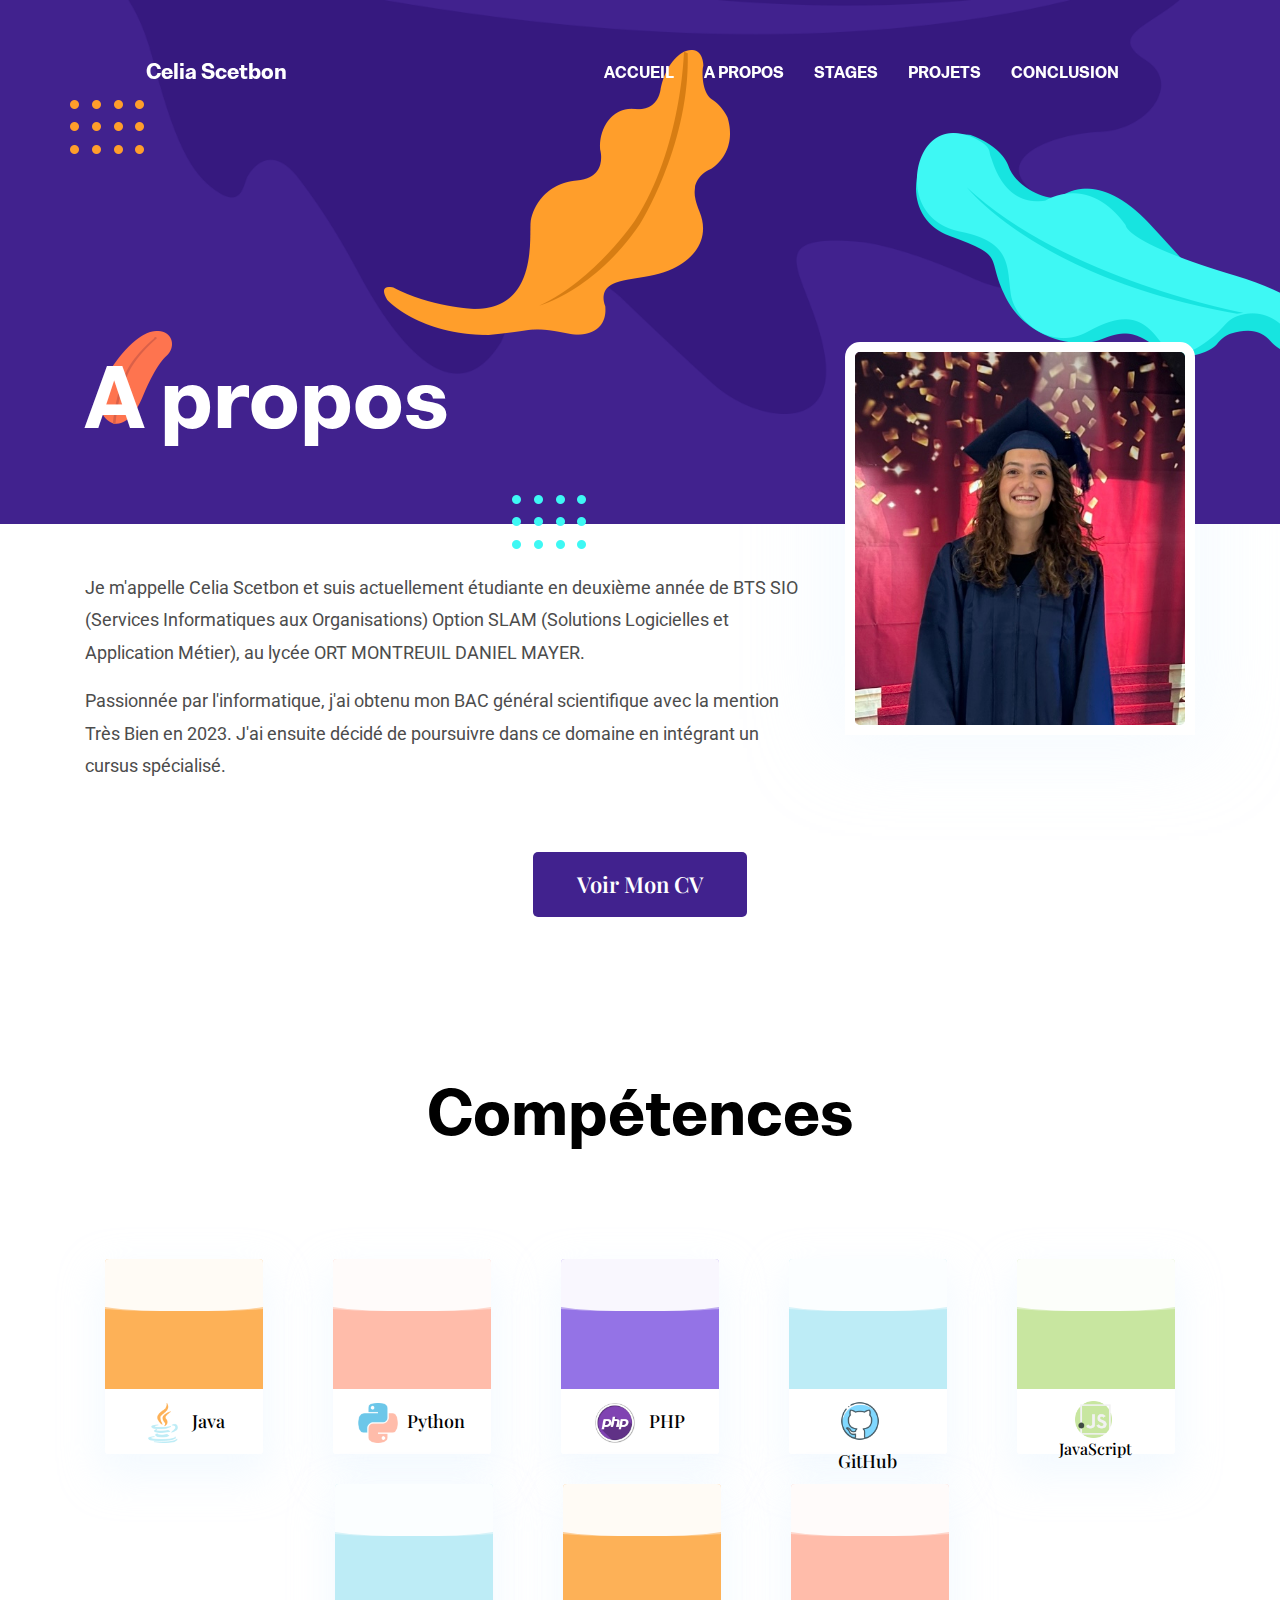
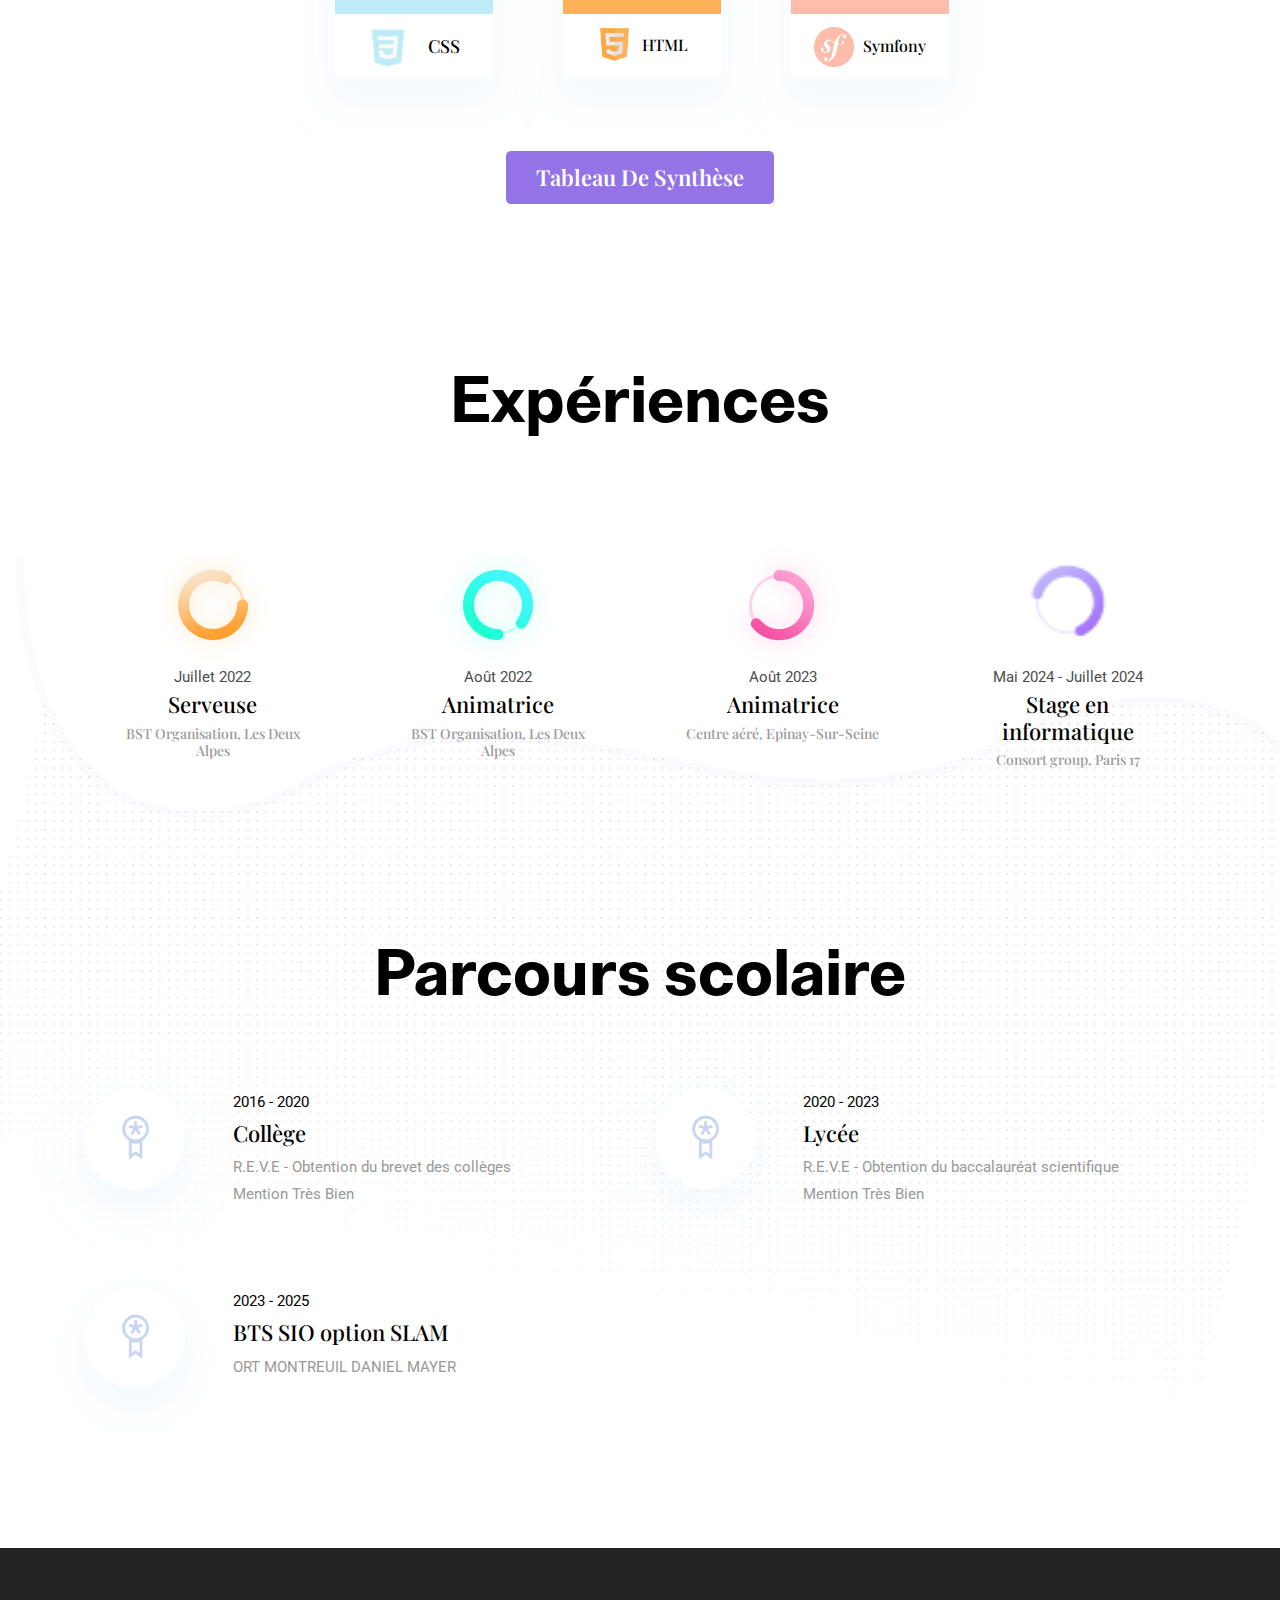
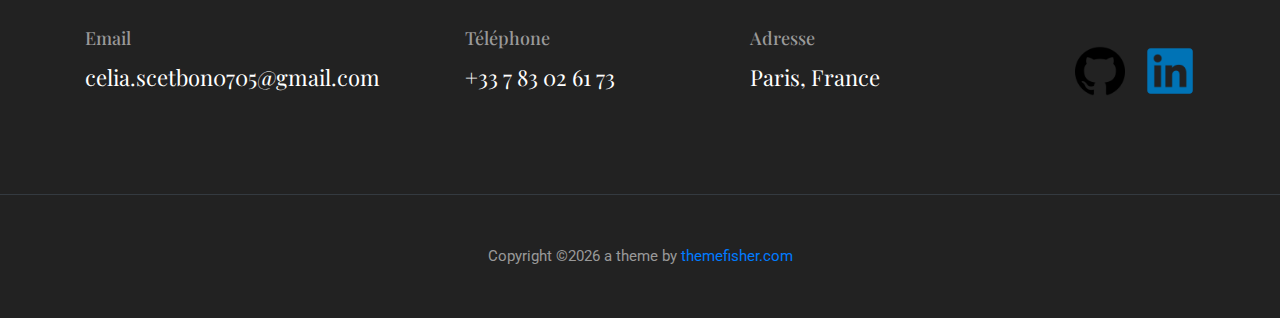
==== about.html @ ce63bb89 "tableau de synthese" ====
<!DOCTYPE html>
<html lang="zxx">

<head>
  <meta charset="utf-8">
  <title>Portfolio Template</title>

  <!-- mobile responsive meta -->
  <meta name="viewport" content="width=device-width, initial-scale=1">
  <meta name="viewport" content="width=device-width, initial-scale=1, maximum-scale=1">
  
  <!-- ** Plugins Needed for the Project ** -->
  <!-- Bootstrap -->
  <link rel="stylesheet" href="plugins/bootstrap/bootstrap.min.css">
  <!-- slick slider -->
  <link rel="stylesheet" href="plugins/slick/slick.css">
  <!-- themefy-icon -->
  <link rel="stylesheet" href="plugins/themify-icons/themify-icons.css">

  <!-- Main Stylesheet -->
  <link href="css/style.css" rel="stylesheet">
  
  <!--Favicon-->
  <link rel="shortcut icon" href="images/favicon.ico" type="image/x-icon">
  <link rel="icon" href="images/favicon.ico" type="image/x-icon">

</head>

<body>
  

<header class="navigation fixed-top">
  <nav class="navbar navbar-expand-lg navbar-dark">
    <a class="navbar-brand font-tertiary" href="index.html">Celia Scetbon</a>
    <button class="navbar-toggler" type="button" data-toggle="collapse" data-target="#navigation"
      aria-controls="navigation" aria-expanded="false" aria-label="Toggle navigation">
      <span class="navbar-toggler-icon"></span>
    </button>

    <div class="collapse navbar-collapse text-center" id="navigation">
      <ul class="navbar-nav ml-auto">
        <li class="nav-item active">
          <a class="nav-link" href="index.html">Accueil</a>
        </li>
        <li class="nav-item">
          <a class="nav-link" href="about.html">A propos</a>
        </li>
        <li class="nav-item">
          <a class="nav-link" href="stage.html">Stages</a>
        </li>
        <li class="nav-item">
          <a class="nav-link" href="projets.html">Projets</a>
        </li>
        <li class="nav-item">
          <a class="nav-link" href="conclusion.html">Conclusion</a>
        </li>
      </ul>
    </div>
  </nav>
</header>

<!-- page title -->
<section class="page-title-alt bg-primary position-relative">
  <div class="container">
    <div class="row">
      <div class="col-12">
        <h1 class="text-white font-tertiary">A propos</h1>
      </div>
    </div>
  </div>
  <!-- background shapes -->
  <img src="images/illustrations/leaf-bg-top.png" alt="illustrations" class="bg-shape-1 w-100">
  <img src="images/illustrations/dots-group-sm.png" alt="illustrations" class="bg-shape-2">
  <img src="images/illustrations/leaf-yellow.png" alt="illustrations" class="bg-shape-3">
  <img src="images/illustrations/leaf-orange.png" alt="illustrations" class="bg-shape-4">
  <img src="images/illustrations/dots-group-cyan.png" alt="illustrations" class="bg-shape-5">
  <img src="images/illustrations/leaf-cyan-lg.png" alt="illustrations" class="bg-shape-6">
</section>
<!-- /page title -->

<!-- about -->
<section class="section pt-5">
  <div class="container">
    <div class="row">
      <div class="col-md-8">
        <p style="font-size: larger">Je m'appelle Celia Scetbon et suis actuellement étudiante en deuxième année de BTS SIO (Services Informatiques aux Organisations)
          Option SLAM (Solutions Logicielles et Application Métier), au lycée ORT MONTREUIL DANIEL MAYER.</p>
        <p style="font-size: larger">Passionnée par l'informatique, j'ai obtenu mon BAC général scientifique avec la mention Très Bien en 2023.
          J'ai ensuite décidé de poursuivre dans ce domaine en intégrant un cursus spécialisé. </p>
      </div>
      <div class="col-md-4 text-center drag-lg-top">
        <div class="shadow-down mb-4">
          <img src="images/about/img_celia.jpg" alt="author" class="img-fluid w-100 rounded-lg border-thick border-white">
        </div>
      </div>
    </div>
    <div class="row justify-content-center mt-4">
      <div class="col-lg-3 col-md-4 text-center">
        <a href="pdf/CV-CeliaScetbon.pdf" class="btn btn-primary" target="_blank" style="display: inline-block">Voir mon CV</a>
      </div>
    </div>
  </div>
</section>
<!-- /about -->



<!-- skills -->
<section class="section">
  <div class="container">
    <div class="row">
      <div class="col-lg-12 text-center">
        <h2 class="section-title">Compétences</h2>
      </div>
      <div class="col-lg-3 col-sm-6 mb-4 mb-lg-0">
        <div class="card shadow text-center card-small">
          <div class="position-relative rounded-top progress-wrapper" data-color="#fdb157">
            <div class="wave" data-progress="60%"></div>
          </div>
          <div class="card-footer bg-white">
            <img src="images/about/java_logo.png" width="40px" height="40px" style="display: inline-block; vertical-align: middle; margin-right: 5px;">
            <h4 class="card-title" style="display: inline-block; vertical-align: middle;font-size:large; margin-top: 10px;"> Java</h4>
          </div>
        </div>
      </div>
      <div class="col-lg-3 col-sm-6 mb-4 mb-lg-0">
        <div class="card shadow text-center card-small">
          <div class="position-relative rounded-top progress-wrapper" data-color="#ffbcaa">
            <div class="wave" data-progress="60%"></div>
          </div>
          <div class="card-footer bg-white">
            <img src="images/about/python_logo.png" width="40px" height="40px" style="display: inline-block; vertical-align: middle; margin-right: 5px;">
            <h4 class="card-title" style="display: inline-block; vertical-align: middle;font-size:large; margin-top: 10px;">Python</h4>
          </div>
        </div>
      </div>
      <div class="col-lg-3 col-sm-6 mb-4 mb-lg-0">
        <div class="card shadow text-center card-small">
          <div class="position-relative rounded-top progress-wrapper" data-color="#9473e6">
            <div class="wave" data-progress="60%"></div>
          </div>
          <div class="card-footer bg-white">
            <img src="images/about/php_logo.png" width="40px" height="40px" style="display: inline-block; vertical-align: middle; margin-right: 10px;">
            <h4 class="card-title" style="display: inline-block; vertical-align: middle; font-size:large;margin-top: 10px;"> PHP</h4>
          </div>
        </div>
      </div>
      <div class="col-lg-3 col-sm-6 mb-4 mb-lg-0">
        <div class="card shadow text-center card-small">
          <div class="position-relative rounded-top progress-wrapper" data-color="#bdecf6">
            <div class="wave" data-progress="60%"></div>
          </div>
          <div class="card-footer bg-white">
            <img src="images/about/github_logo.png" width="40px" height="40px" style="display: inline-block; vertical-align: middle; margin-right: 16px;">
            <h4 class="card-title" style="display: inline-block; vertical-align: middle; font-size:large; margin-top: 10px;"> GitHub</h4>
          </div>
        </div>
      </div>
      <div class="col-lg-3 col-sm-6 mb-4 mb-lg-0">
        <div class="card shadow text-center card-small">
          <div class="position-relative rounded-top progress-wrapper" data-color="#c8e6a0">
            <div class="wave" data-progress="60%"></div>
          </div>
          <div class="card-footer bg-white">
            <img src="images/about/javascript_logo.png" width="37px" height="37px" style="display: inline-block; vertical-align: middle; margin-right: 5px;">
            <h4 class="card-title" style="display: inline-block; vertical-align: middle; font-size: medium; margin: 0;">JavaScript</h4>
          </div>
        </div>
      </div>
      <div class="col-lg-3 col-sm-6 mb-4 mb-lg-0" style="margin-left: 230px">
        <div class="card shadow text-center card-small">
          <div class="position-relative rounded-top progress-wrapper" data-color="#bdecf6">
            <div class="wave" data-progress="60%"></div>
          </div>
          <div class="card-footer bg-white">
            <img src="images/about/css_logo.png" width="40px" height="40px" style="display: inline-block; vertical-align: middle; margin-right: 16px;">
            <h4 class="card-title" style="display: inline-block; vertical-align: middle; font-size:large; margin-top: 10px;"> CSS</h4>
          </div>
        </div>
      </div>
      <div class="col-lg-3 col-sm-6 mb-4 mb-lg-0">
        <div class="card shadow text-center card-small">
          <div class="position-relative rounded-top progress-wrapper" data-color="#fdb157">
            <div class="wave" data-progress="60%"></div>
          </div>
          <div class="card-footer bg-white">
            <img src="images/about/html_logo.png" width="37px" height="37px" style="display: inline-block; vertical-align: middle; margin-right: 5px;">
            <h4 class="card-title" style="display: inline-block; vertical-align: middle; font-size: medium; margin: 0;">HTML</h4>
          </div>
        </div>
      </div>
      <div class="col-lg-3 col-sm-6 mb-4 mb-lg-0">
        <div class="card shadow text-center card-small">
          <div class="position-relative rounded-top progress-wrapper" data-color="#ffbcaa">
            <div class="wave" data-progress="60%"></div>
          </div>
          <div class="card-footer bg-white">
            <img src="images/about/symfony_logo.png" width="40px" height="40px" style="display: inline-block; vertical-align: middle; margin-right: 5px;">
            <h4 class="card-title" style="display: inline-block; vertical-align: middle;font-size:medium; margin-top: 10px;">Symfony</h4>
          </div>
        </div>
      </div>
    </div>
  </div>
  <br>
  <div class="row justify-content-center mt-4">
    <div class="col-lg-3 col-md-4 text-center">
      <a href="pdf/Synthèse%20Epreuve%20E5%202025.pdf" class="btn btn-competences" target="_blank" style="display: inline-block">Tableau de synthèse</a>
    </div>
  </div>
</section>
<!-- /skills -->

<!-- experience -->
<section class="section">
  <div class="container">
    <div class="row justify-content-around">
      <div class="col-lg-12 text-center">
        <h2 class="section-title">Expériences</h2>
      </div>
      <div class="col-lg-3 col-md-4 text-center">
        <img src="images/experience/icon-2.png" alt="icon" width="118" height="118">
        <p class="mb-0"> Juillet 2022</p>
        <h4>Serveuse</h4>
        <h6 class="text-light">BST Organisation, Les Deux Alpes</h6>
      </div>
      <div class="col-lg-3 col-md-4 text-center">
        <img src="images/experience/icon-3.png" alt="icon">
        <p class="mb-0">Août 2022</p>
        <h4>Animatrice</h4>
        <h6 class="text-light">BST Organisation, Les Deux Alpes</h6>
      </div>
      <div class="col-lg-3 col-md-4 text-center">
        <img src="images/experience/icon-1.png" alt="icon">
        <p class="mb-0">Août 2023 </p>
        <h4>Animatrice</h4>
        <h6 class="text-light">Centre aéré, Epinay-Sur-Seine</h6>
      </div>
      <div class="col-lg-3 col-md-4 text-center">
        <img src="images/experience/icon-4.png" alt="icon" >
        <p class="mb-0">Mai 2024 - Juillet 2024</p>
        <h4>Stage en informatique</h4>
        <h6 class="text-light">Consort group, Paris 17</h6>
      </div>
    </div>
  </div>
</section>
<!-- ./experience -->

<!-- education -->
<section class="section position-relative">
  <div class="container">
    <div class="row">
      <div class="col-lg-12 text-center">
        <h2 class="section-title">Parcours scolaire</h2>
      </div>
      <div class="col-lg-6 col-md-6 mb-80">
        <div class="d-flex">
          <div class="mr-lg-5 mr-3">
            <i class="ti-medall icon icon-light icon-bg bg-white shadow rounded-circle d-block"></i>
          </div>
          <div>
            <p class="text-dark mb-1">2016 - 2020</p>
            <h4>Collège</h4>
            <p class="mb-0 text-light">R.E.V.E - Obtention du brevet des collèges <br> Mention Très Bien</p>
          </div>
        </div>
      </div>
      <div class="col-lg-6 col-md-6 mb-80">
        <div class="d-flex">
          <div class="mr-lg-5 mr-3">
            <i class="ti-medall icon icon-light icon-bg bg-white shadow rounded-circle d-block"></i>
          </div>
          <div>
            <p class="text-dark mb-1">2020 - 2023</p>
            <h4>Lycée</h4>
            <p class="mb-0 text-light">R.E.V.E - Obtention du baccalauréat scientifique <br>
              Mention Très Bien</p>
          </div>
        </div>
      </div>
      <div class="col-lg-6 col-md-6 mb-80">
        <div class="d-flex">
          <div class="mr-lg-5 mr-3">
            <i class="ti-medall icon icon-light icon-bg bg-white shadow rounded-circle d-block"></i>
          </div>
          <div>
            <p class="text-dark mb-1">2023 - 2025</p>
            <h4>BTS SIO option SLAM</h4>
            <p class="mb-0 text-light">ORT MONTREUIL DANIEL MAYER</p>
          </div>
        </div>
      </div>
    </div>
  </div>
  <!-- bg image -->
  <img class="img-fluid edu-bg-image w-100" src="images/backgrounds/education-bg.png" alt="bg-image">
</section>
<!-- /education -->



<!-- Work Process
<section class="section">
  <div class="container">
    <div class="row justify-content-around">
      <div class="col-lg-12 text-center">
        <h2 class="section-title">Work Process</h2>
      </div>

       Première carte : Research and Plan
      <div class="col-lg-3 col-md-4 text-center hover-shadow pt-3">
        <div class="flip-card">
          <div class="flip-card-inner">
             Face avant
            <div class="flip-card-front">
              <img src="images/icons/plan.png" alt="Research and Plan icon">
              <h4>Research and Plan</h4>
              <p>Lorem ipsum dolor sit amet, consectetur adipisicing elit, sed do eiusmod tempor incididunt ut labore et dolore magna aliqua.</p>
            </div>
             Face arrière
            <div class="flip-card-back">
              <h4>Details on Research and Plan</h4>
              <p>Some additional information about this process step that appears on hover.</p>
            </div>
          </div>
        </div>
      </div>

       Deuxième carte : Design and Develop
      <div class="col-lg-3 col-md-4 text-center hover-shadow pt-3">
        <div class="flip-card">
          <div class="flip-card-inner">
             Face avant
            <div class="flip-card-front">
              <img src="images/icons/design.png" alt="Design and Develop icon">
              <h4>Design and Develop</h4>
              <p>Lorem ipsum dolor sit amet, consectetur adipisicing elit, sed do eiusmod tempor incididunt ut labore et dolore magna aliqua.</p>
            </div>
             Face arrière
            <div class="flip-card-back">
              <h4>Details on Design and Develop</h4>
              <p>Some additional information about this process step that appears on hover.</p>
            </div>
          </div>
        </div>
      </div>

       Troisième carte : Deliver
      <div class="col-lg-3 col-md-4 text-center hover-shadow pt-3">
        <div class="flip-card">
          <div class="flip-card-inner">
             Face avant
            <div class="flip-card-front">
              <img src="images/icons/print.png" alt="Deliver icon">
              <h4>Deliver</h4>
              <p>Lorem ipsum dolor sit amet, consectetur adipisicing elit, sed do eiusmod tempor incididunt ut labore et dolore magna aliqua.</p>
            </div>
             Face arrière
            <div class="flip-card-back">
              <h4>Details on Deliver</h4>
              <p>Some additional information about this process step that appears on hover.</p>
            </div>
          </div>
        </div>
      </div>

    </div>
  </div>
</section>
 ./Work Process




 team
<section class="section bg-cover" data-background="images/backgrounds/team-bg.png">
  <div class="container">
    <div class="row">
      <div class="col-12 text-center">
        <h2 class="section-title">My Team</h2>
      </div>
      <div class="col-md-4 col-sm-6 mb-4 mb-md-0">
        <div class="card text-center">
          <img src="images/team/member-1.png" class="card-img-top">
          <div class="card-body">
            <h4 class="card-title">Jack Schenziwe</h4>
            <p class="text-light font-secondary">Project Manager</p>
          </div>
        </div>
      </div>
      <div class="col-md-4 col-sm-6 mb-4 mb-md-0">
        <div class="card text-center">
          <img src="images/team/member-2.png" class="card-img-top">
          <div class="card-body">
            <h4 class="card-title">Jack Schenziwe</h4>
            <p class="text-light font-secondary">Project Manager</p>
          </div>
        </div>
      </div>
      <div class="col-md-4 col-sm-6 mb-4 mb-md-0">
        <div class="card text-center">
          <img src="images/team/member-3.png" class="card-img-top">
          <div class="card-body">
            <h4 class="card-title">Jack Schenziwe</h4>
            <p class="text-light font-secondary">Project Manager</p>
          </div>
        </div>
      </div>
    </div>
  </div>
</section>
 /team

 clients
<section class="section">
  <div class="container">
    <div class="row">
      <div class="col-12 text-center">
        <h2 class="section-title">My Clients</h2>
      </div>
    </div>
    <div class="row">
      <div class="col-12">
        <div class="client-logo-slider d-flex align-items-center">
          <a href="#" class="text-center d-block outline-0 p-4"><img class="d-unset img-fluid"
              src="images/clients-logo/client-logo-1.png" alt="client-logo"></a>
          <a href="#" class="text-center d-block outline-0 p-4"><img class="d-unset img-fluid"
              src="images/clients-logo/client-logo-2.png" alt="client-logo"></a>
          <a href="#" class="text-center d-block outline-0 p-4"><img class="d-unset img-fluid"
              src="images/clients-logo/client-logo-3.png" alt="client-logo"></a>
          <a href="#" class="text-center d-block outline-0 p-4"><img class="d-unset img-fluid"
              src="images/clients-logo/client-logo-4.png" alt="client-logo"></a>
          <a href="#" class="text-center d-block outline-0 p-4"><img class="d-unset img-fluid"
              src="images/clients-logo/client-logo-5.png" alt="client-logo"></a>
          <a href="#" class="text-center d-block outline-0 p-4"><img class="d-unset img-fluid"
              src="images/clients-logo/client-logo-1.png" alt="client-logo"></a>
          <a href="#" class="text-center d-block outline-0 p-4"><img class="d-unset img-fluid"
              src="images/clients-logo/client-logo-2.png" alt="client-logo"></a>
          <a href="#" class="text-center d-block outline-0 p-4"><img class="d-unset img-fluid"
              src="images/clients-logo/client-logo-3.png" alt="client-logo"></a>
          <a href="#" class="text-center d-block outline-0 p-4"><img class="d-unset img-fluid"
              src="images/clients-logo/client-logo-4.png" alt="client-logo"></a>
          <a href="#" class="text-center d-block outline-0 p-4"><img class="d-unset img-fluid"
              src="images/clients-logo/client-logo-5.png" alt="client-logo"></a>
        </div>
      </div>
    </div>
  </div>
</section>
 /clients

 contact
<section class="section section-on-footer" data-background="images/backgrounds/bg-dots.png">
  <div class="container">
    <div class="row">
      <div class="col-12 text-center">
        <h2 class="section-title">Contact Info</h2>
      </div>
      <div class="col-lg-8 mx-auto">
        <div class="bg-white rounded text-center p-5 shadow-down">
          <h4 class="mb-80">Contact Form</h4>
          <form action="#" class="row">
            <div class="col-md-6">
              <input type="text" id="name" name="name" placeholder="Full Name" class="form-control px-0 mb-4">
            </div>
            <div class="col-md-6">
              <input type="email" id="email" name="email" placeholder="Email Address" class="form-control px-0 mb-4">
            </div>
            <div class="col-12">
              <textarea name="message" id="message" class="form-control px-0 mb-4"
                placeholder="Type Message Here"></textarea>
            </div>
            <div class="col-lg-6 col-10 mx-auto">
              <button class="btn btn-primary w-100">send</button>
            </div>
          </form>
        </div>
      </div>
    </div>
  </div>
</section>
 /contact

 footer
<footer class="bg-dark footer-section">
  <div class="section">
    <div class="container">
      <div class="row">
        <div class="col-md-4">
          <h5 class="text-light">Email</h5>
          <p class="text-white paragraph-lg font-secondary">steve.fruits@email.com</p>
        </div>
        <div class="col-md-4">
          <h5 class="text-light">Phone</h5>
          <p class="text-white paragraph-lg font-secondary">+880 2544 658 256</p>
        </div>
        <div class="col-md-4">
          <h5 class="text-light">Address</h5>
          <p class="text-white paragraph-lg font-secondary">125/A, CA Commercial Area, California, USA</p>
        </div>
      </div>
    </div>
  </div>
  <div class="border-top text-center border-dark py-5">
    <p class="mb-0 text-light">Copyright ©<script>
        var CurrentYear = new Date().getFullYear()
        document.write(CurrentYear)
      </script> a theme by <a href="themefisher.com">themefisher.com</a></p>
  </div>
</footer>
 /footer -->

<!-- footer -->
<footer class="bg-dark ">
  <div class="section">
    <div class="container">
      <div class="row">
        <div class="col-md-4">
          <h5 class="text-light">Email</h5>
          <p class="text-white paragraph-lg font-secondary">celia.scetbon0705@gmail.com</p>
        </div>
        <div class="col-md-3">
          <h5 class="text-light">Téléphone</h5>
          <p class="text-white paragraph-lg font-secondary">+33 7 83 02 61 73</p>
        </div>
        <div class="col-md-2">
          <h5 class="text-light">Adresse</h5>
          <p class="text-white paragraph-lg font-secondary">Paris, France</p>
        </div>
        <div class="col-md-3 d-flex justify-content-end align-items-center">
          <a href="https://github.com/Cscet" class="me-3" style="margin-right: 20px" target="_blank">
            <img src="images/contact/github.png" style="width: 50px">
          </a>
          <a href="https://www.linkedin.com/in/celia-scetbon-8961392b1/" target="_blank">
            <img src="images/contact/linkedin.png" style="width: 50px">
          </a>
        </div>
      </div>
    </div>
  </div>
  <div class="border-top text-center border-dark py-5">
    <p class="mb-0 text-light">Copyright ©<script>
      var CurrentYear = new Date().getFullYear()
      document.write(CurrentYear)
    </script> a theme by <a href="themefisher.com">themefisher.com</a></p>
  </div>
</footer>
<!-- /footer -->

<!-- jQuery -->
<script src="plugins/jQuery/jquery.min.js"></script>
<!-- Bootstrap JS -->
<script src="plugins/bootstrap/bootstrap.min.js"></script>
<!-- slick slider -->
<script src="plugins/slick/slick.min.js"></script>
<!-- filter -->
<script src="plugins/shuffle/shuffle.min.js"></script>

<!-- Main Script -->
<script src="js/script.js"></script>

</body>
</html>
---- plugins/themify-icons/themify-icons.css ----
@font-face{font-family:themify;src:url(fonts/themify.eot?-fvbane);src:url(fonts/themify.eot?#iefix-fvbane) format('embedded-opentype'),url(fonts/themify.woff?-fvbane) format('woff'),url(fonts/themify.ttf?-fvbane) format('truetype'),url(fonts/themify.svg?-fvbane#themify) format('svg');font-weight:400;font-style:normal}[class*=" ti-"],[class^=ti-]{font-family:themify;speak:none;font-style:normal;font-weight:400;font-variant:normal;text-transform:none;line-height:1;-webkit-font-smoothing:antialiased;-moz-osx-font-smoothing:grayscale}.ti-wand:before{content:"\e600"}.ti-volume:before{content:"\e601"}.ti-user:before{content:"\e602"}.ti-unlock:before{content:"\e603"}.ti-unlink:before{content:"\e604"}.ti-trash:before{content:"\e605"}.ti-thought:before{content:"\e606"}.ti-target:before{content:"\e607"}.ti-tag:before{content:"\e608"}.ti-tablet:before{content:"\e609"}.ti-star:before{content:"\e60a"}.ti-spray:before{content:"\e60b"}.ti-signal:before{content:"\e60c"}.ti-shopping-cart:before{content:"\e60d"}.ti-shopping-cart-full:before{content:"\e60e"}.ti-settings:before{content:"\e60f"}.ti-search:before{content:"\e610"}.ti-zoom-in:before{content:"\e611"}.ti-zoom-out:before{content:"\e612"}.ti-cut:before{content:"\e613"}.ti-ruler:before{content:"\e614"}.ti-ruler-pencil:before{content:"\e615"}.ti-ruler-alt:before{content:"\e616"}.ti-bookmark:before{content:"\e617"}.ti-bookmark-alt:before{content:"\e618"}.ti-reload:before{content:"\e619"}.ti-plus:before{content:"\e61a"}.ti-pin:before{content:"\e61b"}.ti-pencil:before{content:"\e61c"}.ti-pencil-alt:before{content:"\e61d"}.ti-paint-roller:before{content:"\e61e"}.ti-paint-bucket:before{content:"\e61f"}.ti-na:before{content:"\e620"}.ti-mobile:before{content:"\e621"}.ti-minus:before{content:"\e622"}.ti-medall:before{content:"\e623"}.ti-medall-alt:before{content:"\e624"}.ti-marker:before{content:"\e625"}.ti-marker-alt:before{content:"\e626"}.ti-arrow-up:before{content:"\e627"}.ti-arrow-right:before{content:"\e628"}.ti-arrow-left:before{content:"\e629"}.ti-arrow-down:before{content:"\e62a"}.ti-lock:before{content:"\e62b"}.ti-location-arrow:before{content:"\e62c"}.ti-link:before{content:"\e62d"}.ti-layout:before{content:"\e62e"}.ti-layers:before{content:"\e62f"}.ti-layers-alt:before{content:"\e630"}.ti-key:before{content:"\e631"}.ti-import:before{content:"\e632"}.ti-image:before{content:"\e633"}.ti-heart:before{content:"\e634"}.ti-heart-broken:before{content:"\e635"}.ti-hand-stop:before{content:"\e636"}.ti-hand-open:before{content:"\e637"}.ti-hand-drag:before{content:"\e638"}.ti-folder:before{content:"\e639"}.ti-flag:before{content:"\e63a"}.ti-flag-alt:before{content:"\e63b"}.ti-flag-alt-2:before{content:"\e63c"}.ti-eye:before{content:"\e63d"}.ti-export:before{content:"\e63e"}.ti-exchange-vertical:before{content:"\e63f"}.ti-desktop:before{content:"\e640"}.ti-cup:before{content:"\e641"}.ti-crown:before{content:"\e642"}.ti-comments:before{content:"\e643"}.ti-comment:before{content:"\e644"}.ti-comment-alt:before{content:"\e645"}.ti-close:before{content:"\e646"}.ti-clip:before{content:"\e647"}.ti-angle-up:before{content:"\e648"}.ti-angle-right:before{content:"\e649"}.ti-angle-left:before{content:"\e64a"}.ti-angle-down:before{content:"\e64b"}.ti-check:before{content:"\e64c"}.ti-check-box:before{content:"\e64d"}.ti-camera:before{content:"\e64e"}.ti-announcement:before{content:"\e64f"}.ti-brush:before{content:"\e650"}.ti-briefcase:before{content:"\e651"}.ti-bolt:before{content:"\e652"}.ti-bolt-alt:before{content:"\e653"}.ti-blackboard:before{content:"\e654"}.ti-bag:before{content:"\e655"}.ti-move:before{content:"\e656"}.ti-arrows-vertical:before{content:"\e657"}.ti-arrows-horizontal:before{content:"\e658"}.ti-fullscreen:before{content:"\e659"}.ti-arrow-top-right:before{content:"\e65a"}.ti-arrow-top-left:before{content:"\e65b"}.ti-arrow-circle-up:before{content:"\e65c"}.ti-arrow-circle-right:before{content:"\e65d"}.ti-arrow-circle-left:before{content:"\e65e"}.ti-arrow-circle-down:before{content:"\e65f"}.ti-angle-double-up:before{content:"\e660"}.ti-angle-double-right:before{content:"\e661"}.ti-angle-double-left:before{content:"\e662"}.ti-angle-double-down:before{content:"\e663"}.ti-zip:before{content:"\e664"}.ti-world:before{content:"\e665"}.ti-wheelchair:before{content:"\e666"}.ti-view-list:before{content:"\e667"}.ti-view-list-alt:before{content:"\e668"}.ti-view-grid:before{content:"\e669"}.ti-uppercase:before{content:"\e66a"}.ti-upload:before{content:"\e66b"}.ti-underline:before{content:"\e66c"}.ti-truck:before{content:"\e66d"}.ti-timer:before{content:"\e66e"}.ti-ticket:before{content:"\e66f"}.ti-thumb-up:before{content:"\e670"}.ti-thumb-down:before{content:"\e671"}.ti-text:before{content:"\e672"}.ti-stats-up:before{content:"\e673"}.ti-stats-down:before{content:"\e674"}.ti-split-v:before{content:"\e675"}.ti-split-h:before{content:"\e676"}.ti-smallcap:before{content:"\e677"}.ti-shine:before{content:"\e678"}.ti-shift-right:before{content:"\e679"}.ti-shift-left:before{content:"\e67a"}.ti-shield:before{content:"\e67b"}.ti-notepad:before{content:"\e67c"}.ti-server:before{content:"\e67d"}.ti-quote-right:before{content:"\e67e"}.ti-quote-left:before{content:"\e67f"}.ti-pulse:before{content:"\e680"}.ti-printer:before{content:"\e681"}.ti-power-off:before{content:"\e682"}.ti-plug:before{content:"\e683"}.ti-pie-chart:before{content:"\e684"}.ti-paragraph:before{content:"\e685"}.ti-panel:before{content:"\e686"}.ti-package:before{content:"\e687"}.ti-music:before{content:"\e688"}.ti-music-alt:before{content:"\e689"}.ti-mouse:before{content:"\e68a"}.ti-mouse-alt:before{content:"\e68b"}.ti-money:before{content:"\e68c"}.ti-microphone:before{content:"\e68d"}.ti-menu:before{content:"\e68e"}.ti-menu-alt:before{content:"\e68f"}.ti-map:before{content:"\e690"}.ti-map-alt:before{content:"\e691"}.ti-loop:before{content:"\e692"}.ti-location-pin:before{content:"\e693"}.ti-list:before{content:"\e694"}.ti-light-bulb:before{content:"\e695"}.ti-Italic:before{content:"\e696"}.ti-info:before{content:"\e697"}.ti-infinite:before{content:"\e698"}.ti-id-badge:before{content:"\e699"}.ti-hummer:before{content:"\e69a"}.ti-home:before{content:"\e69b"}.ti-help:before{content:"\e69c"}.ti-headphone:before{content:"\e69d"}.ti-harddrives:before{content:"\e69e"}.ti-harddrive:before{content:"\e69f"}.ti-gift:before{content:"\e6a0"}.ti-game:before{content:"\e6a1"}.ti-filter:before{content:"\e6a2"}.ti-files:before{content:"\e6a3"}.ti-file:before{content:"\e6a4"}.ti-eraser:before{content:"\e6a5"}.ti-envelope:before{content:"\e6a6"}.ti-download:before{content:"\e6a7"}.ti-direction:before{content:"\e6a8"}.ti-direction-alt:before{content:"\e6a9"}.ti-dashboard:before{content:"\e6aa"}.ti-control-stop:before{content:"\e6ab"}.ti-control-shuffle:before{content:"\e6ac"}.ti-control-play:before{content:"\e6ad"}.ti-control-pause:before{content:"\e6ae"}.ti-control-forward:before{content:"\e6af"}.ti-control-backward:before{content:"\e6b0"}.ti-cloud:before{content:"\e6b1"}.ti-cloud-up:before{content:"\e6b2"}.ti-cloud-down:before{content:"\e6b3"}.ti-clipboard:before{content:"\e6b4"}.ti-car:before{content:"\e6b5"}.ti-calendar:before{content:"\e6b6"}.ti-book:before{content:"\e6b7"}.ti-bell:before{content:"\e6b8"}.ti-basketball:before{content:"\e6b9"}.ti-bar-chart:before{content:"\e6ba"}.ti-bar-chart-alt:before{content:"\e6bb"}.ti-back-right:before{content:"\e6bc"}.ti-back-left:before{content:"\e6bd"}.ti-arrows-corner:before{content:"\e6be"}.ti-archive:before{content:"\e6bf"}.ti-anchor:before{content:"\e6c0"}.ti-align-right:before{content:"\e6c1"}.ti-align-left:before{content:"\e6c2"}.ti-align-justify:before{content:"\e6c3"}.ti-align-center:before{content:"\e6c4"}.ti-alert:before{content:"\e6c5"}.ti-alarm-clock:before{content:"\e6c6"}.ti-agenda:before{content:"\e6c7"}.ti-write:before{content:"\e6c8"}.ti-window:before{content:"\e6c9"}.ti-widgetized:before{content:"\e6ca"}.ti-widget:before{content:"\e6cb"}.ti-widget-alt:before{content:"\e6cc"}.ti-wallet:before{content:"\e6cd"}.ti-video-clapper:before{content:"\e6ce"}.ti-video-camera:before{content:"\e6cf"}.ti-vector:before{content:"\e6d0"}.ti-themify-logo:before{content:"\e6d1"}.ti-themify-favicon:before{content:"\e6d2"}.ti-themify-favicon-alt:before{content:"\e6d3"}.ti-support:before{content:"\e6d4"}.ti-stamp:before{content:"\e6d5"}.ti-split-v-alt:before{content:"\e6d6"}.ti-slice:before{content:"\e6d7"}.ti-shortcode:before{content:"\e6d8"}.ti-shift-right-alt:before{content:"\e6d9"}.ti-shift-left-alt:before{content:"\e6da"}.ti-ruler-alt-2:before{content:"\e6db"}.ti-receipt:before{content:"\e6dc"}.ti-pin2:before{content:"\e6dd"}.ti-pin-alt:before{content:"\e6de"}.ti-pencil-alt2:before{content:"\e6df"}.ti-palette:before{content:"\e6e0"}.ti-more:before{content:"\e6e1"}.ti-more-alt:before{content:"\e6e2"}.ti-microphone-alt:before{content:"\e6e3"}.ti-magnet:before{content:"\e6e4"}.ti-line-double:before{content:"\e6e5"}.ti-line-dotted:before{content:"\e6e6"}.ti-line-dashed:before{content:"\e6e7"}.ti-layout-width-full:before{content:"\e6e8"}.ti-layout-width-default:before{content:"\e6e9"}.ti-layout-width-default-alt:before{content:"\e6ea"}.ti-layout-tab:before{content:"\e6eb"}.ti-layout-tab-window:before{content:"\e6ec"}.ti-layout-tab-v:before{content:"\e6ed"}.ti-layout-tab-min:before{content:"\e6ee"}.ti-layout-slider:before{content:"\e6ef"}.ti-layout-slider-alt:before{content:"\e6f0"}.ti-layout-sidebar-right:before{content:"\e6f1"}.ti-layout-sidebar-none:before{content:"\e6f2"}.ti-layout-sidebar-left:before{content:"\e6f3"}.ti-layout-placeholder:before{content:"\e6f4"}.ti-layout-menu:before{content:"\e6f5"}.ti-layout-menu-v:before{content:"\e6f6"}.ti-layout-menu-separated:before{content:"\e6f7"}.ti-layout-menu-full:before{content:"\e6f8"}.ti-layout-media-right-alt:before{content:"\e6f9"}.ti-layout-media-right:before{content:"\e6fa"}.ti-layout-media-overlay:before{content:"\e6fb"}.ti-layout-media-overlay-alt:before{content:"\e6fc"}.ti-layout-media-overlay-alt-2:before{content:"\e6fd"}.ti-layout-media-left-alt:before{content:"\e6fe"}.ti-layout-media-left:before{content:"\e6ff"}.ti-layout-media-center-alt:before{content:"\e700"}.ti-layout-media-center:before{content:"\e701"}.ti-layout-list-thumb:before{content:"\e702"}.ti-layout-list-thumb-alt:before{content:"\e703"}.ti-layout-list-post:before{content:"\e704"}.ti-layout-list-large-image:before{content:"\e705"}.ti-layout-line-solid:before{content:"\e706"}.ti-layout-grid4:before{content:"\e707"}.ti-layout-grid3:before{content:"\e708"}.ti-layout-grid2:before{content:"\e709"}.ti-layout-grid2-thumb:before{content:"\e70a"}.ti-layout-cta-right:before{content:"\e70b"}.ti-layout-cta-left:before{content:"\e70c"}.ti-layout-cta-center:before{content:"\e70d"}.ti-layout-cta-btn-right:before{content:"\e70e"}.ti-layout-cta-btn-left:before{content:"\e70f"}.ti-layout-column4:before{content:"\e710"}.ti-layout-column3:before{content:"\e711"}.ti-layout-column2:before{content:"\e712"}.ti-layout-accordion-separated:before{content:"\e713"}.ti-layout-accordion-merged:before{content:"\e714"}.ti-layout-accordion-list:before{content:"\e715"}.ti-ink-pen:before{content:"\e716"}.ti-info-alt:before{content:"\e717"}.ti-help-alt:before{content:"\e718"}.ti-headphone-alt:before{content:"\e719"}.ti-hand-point-up:before{content:"\e71a"}.ti-hand-point-right:before{content:"\e71b"}.ti-hand-point-left:before{content:"\e71c"}.ti-hand-point-down:before{content:"\e71d"}.ti-gallery:before{content:"\e71e"}.ti-face-smile:before{content:"\e71f"}.ti-face-sad:before{content:"\e720"}.ti-credit-card:before{content:"\e721"}.ti-control-skip-forward:before{content:"\e722"}.ti-control-skip-backward:before{content:"\e723"}.ti-control-record:before{content:"\e724"}.ti-control-eject:before{content:"\e725"}.ti-comments-smiley:before{content:"\e726"}.ti-brush-alt:before{content:"\e727"}.ti-youtube:before{content:"\e728"}.ti-vimeo:before{content:"\e729"}.ti-twitter:before{content:"\e72a"}.ti-time:before{content:"\e72b"}.ti-tumblr:before{content:"\e72c"}.ti-skype:before{content:"\e72d"}.ti-share:before{content:"\e72e"}.ti-share-alt:before{content:"\e72f"}.ti-rocket:before{content:"\e730"}.ti-pinterest:before{content:"\e731"}.ti-new-window:before{content:"\e732"}.ti-microsoft:before{content:"\e733"}.ti-list-ol:before{content:"\e734"}.ti-linkedin:before{content:"\e735"}.ti-layout-sidebar-2:before{content:"\e736"}.ti-layout-grid4-alt:before{content:"\e737"}.ti-layout-grid3-alt:before{content:"\e738"}.ti-layout-grid2-alt:before{content:"\e739"}.ti-layout-column4-alt:before{content:"\e73a"}.ti-layout-column3-alt:before{content:"\e73b"}.ti-layout-column2-alt:before{content:"\e73c"}.ti-instagram:before{content:"\e73d"}.ti-google:before{content:"\e73e"}.ti-github:before{content:"\e73f"}.ti-flickr:before{content:"\e740"}.ti-facebook:before{content:"\e741"}.ti-dropbox:before{content:"\e742"}.ti-dribbble:before{content:"\e743"}.ti-apple:before{content:"\e744"}.ti-android:before{content:"\e745"}.ti-save:before{content:"\e746"}.ti-save-alt:before{content:"\e747"}.ti-yahoo:before{content:"\e748"}.ti-wordpress:before{content:"\e749"}.ti-vimeo-alt:before{content:"\e74a"}.ti-twitter-alt:before{content:"\e74b"}.ti-tumblr-alt:before{content:"\e74c"}.ti-trello:before{content:"\e74d"}.ti-stack-overflow:before{content:"\e74e"}.ti-soundcloud:before{content:"\e74f"}.ti-sharethis:before{content:"\e750"}.ti-sharethis-alt:before{content:"\e751"}.ti-reddit:before{content:"\e752"}.ti-pinterest-alt:before{content:"\e753"}.ti-microsoft-alt:before{content:"\e754"}.ti-linux:before{content:"\e755"}.ti-jsfiddle:before{content:"\e756"}.ti-joomla:before{content:"\e757"}.ti-html5:before{content:"\e758"}.ti-flickr-alt:before{content:"\e759"}.ti-email:before{content:"\e75a"}.ti-drupal:before{content:"\e75b"}.ti-dropbox-alt:before{content:"\e75c"}.ti-css3:before{content:"\e75d"}.ti-rss:before{content:"\e75e"}.ti-rss-alt:before{content:"\e75f"}
---- css/style.css ----
/*!------------------------------------------------------------------
[MAIN STYLESHEET]

PROJECT:	Project Name
VERSION:	Versoin Number
-------------------------------------------------------------------*/
/*------------------------------------------------------------------
[TABLE OF CONTENTS]
-------------------------------------------------------------------*/
/*  typography */
@import url("https://fonts.googleapis.com/css?family=Playfair+Display:400,700|Roboto:300,400,500,700");
@font-face {
  font-family: 'BwNistaInt-xBd';
  src: url("../plugins/fonts/BwNistaInt-xBd.woff") format("woff");
  font-style: normal;
  font-display: swap;
}

body {
  line-height: 1.2;
  font-family: "Roboto", sans-serif;
  -webkit-font-smoothing: antialiased;
  font-size: 15px;
  color: #4c4c4c;
}

p, .paragraph {
  font-weight: 400;
  color: #4c4c4c;
  font-size: 15px;
  line-height: 1.8;
  font-family: "Roboto", sans-serif;
}

p-lg, .paragraph-lg {
  font-size: 22px;
}

h1, h2, h3, h4, h5, h6 {
  color: #000;
  font-family: "Playfair Display", serif;
  line-height: 1.2;
}

h1, .h1 {
  font-size: 80px;
}

@media (max-width: 991px) {
  h1, .h1 {
    font-size: 65px;
  }
}

h2, .h2 {
  font-size: 60px;
}

@media (max-width: 991px) {
  h2, .h2 {
    font-size: 50px;
  }
}

h3, .h3 {
  font-size: 40px;
}

h4, .h4 {
  font-size: 22px;
}

h5, .h5 {
  font-size: 18px;
}

h6, .h6 {
  font-size: 14px;
}

/* Button style */
.btn {
  font-size: 22px;
  font-family: "Playfair Display", serif;
  text-transform: capitalize;
  padding: 16px 44px;
  border-radius: 5px;
  font-weight: 600;
  border: 0;
  position: relative;
  z-index: 1;
  transition: .2s ease;
}

.btn:focus {
  outline: 0;
  box-shadow: none !important;
}

.btn:active {
  box-shadow: none;
}

.btn-sm {
  font-size: 15px;
  padding: 10px 30px;
}

.btn-xs {
  padding: 5px 10px;
  font-size: 15px;
}

.btn-primary {
  background: #41228e;
  color: #fff;
}

.btn-primary:active {
  background: #542cb7 !important;
}

.btn-primary:hover {
  background: #542cb7;
}

.btn-primary.focus, .btn-primary.active {
  background: #542cb7 !important;
  box-shadow: none !important;
}

.btn-transparent {
  background: transparent;
  color: #41228e;
  font-weight: bold;
}

.btn-transparent:active, .btn-transparent:hover {
  color: #41228e;
}

.btn-competences {
  background: #9473e6;
  color: #fff;
  padding: 10px 30px;
  border-radius: 5px;
  font-weight: 600;
  border: 0;
  position: relative;
  z-index: 1;
  transition: .2s ease;
}

.btn-competences:hover {
  background: #c8e6a0;
  color: white;
}

body {
  background-color: #fff;
  overflow-x: hidden;
}

::-moz-selection {
  background: #542cb7;
  color: #fff;
}

::selection {
  background: #542cb7;
  color: #fff;
}

/* preloader */
.preloader {
  position: fixed;
  top: 0;
  left: 0;
  right: 0;
  bottom: 0;
  background-color: #fff;
  z-index: 999;
  display: flex;
  align-items: center;
  justify-content: center;
}

ol,
ul {
  list-style-type: none;
  margin: 0px;
}

img {
  vertical-align: middle;
  border: 0;
}

a,
a:hover,
a:focus {
  text-decoration: none;
}

a,
button,
select {
  cursor: pointer;
  transition: .2s ease;
}

a:focus,
button:focus,
select:focus {
  outline: 0;
}

a.text-dark:hover {
  color: #41228e !important;
}

a:hover {
  color: #41228e;
}

.slick-slide {
  outline: 0;
}

.section {
  padding-top: 80px;
  padding-bottom: 80px;
}

.section-title {
  margin-bottom: 80px;
  font-family: "BwNistaInt-xBd";
}

.bg-cover {
  background-size: cover;
  background-position: center center;
  background-repeat: no-repeat;
}

/* overlay */
.overlay {
  position: relative;
}

.overlay::before {
  position: absolute;
  content: '';
  height: 100%;
  width: 100%;
  top: 0;
  left: 0;
  background: #000;
  opacity: .5;
}

.outline-0 {
  outline: 0 !important;
}

.d-unset {
  display: unset !important;
}

.bg-primary {
  background: #41228e !important;
}

.bg-gray {
  background: #eaeaea !important;
}

.text-primary {
  color: #41228e !important;
}

.text-color {
  color: #4c4c4c;
}

.text-dark {
  color: #000 !important;
}

.text-light {
  color: #999999 !important;
}

.mb-10 {
  margin-bottom: 10px !important;
}

.mb-20 {
  margin-bottom: 20px !important;
}

.mb-30 {
  margin-bottom: 30px !important;
}

.mb-40 {
  margin-bottom: 40px !important;
}

.mb-50 {
  margin-bottom: 50px !important;
}

.mb-60 {
  margin-bottom: 60px !important;
}

.mb-70 {
  margin-bottom: 70px !important;
}

.mb-80 {
  margin-bottom: 80px !important;
}

.mb-90 {
  margin-bottom: 90px !important;
}

.mb-100 {
  margin-bottom: 100px !important;
}

.zindex-1 {
  z-index: 1;
}

.rounded-lg {
  border-radius: 15px;
}

.overflow-hidden {
  overflow: hidden;
}

.font-secondary {
  font-family: "Playfair Display", serif !important;
}

.font-tertiary {
  font-family: "BwNistaInt-xBd" !important;
}

.shadow {
  box-shadow: 0px 18px 39.1px 6.9px rgba(224, 241, 255, 0.34) !important;
}

.bg-dark {
  background-color: #222222 !important;
}

/* icon */
.icon {
  font-size: 45px;
}

.icon-bg {
  height: 100px;
  width: 100px;
  line-height: 100px;
  text-align: center;
}

.icon-light {
  color: #c8d5ef;
}

/* /icon */
/* slick slider */
.slick-dots {
  text-align: center;
  padding-left: 0;
}

.slick-dots li {
  display: inline-block;
  margin: 2px;
}

.slick-dots li.slick-active button {
  background: #fff;
  width: 25px;
}

.slick-dots li button {
  height: 6px;
  width: 12px;
  background: rgba(255, 255, 255, 0.5);
  color: transparent;
  border-radius: 10px;
  overflow: hidden;
  transition: .2s ease;
  border: 0;
}

/* /slick slider */
/* form */
.form-control {
  border: 0;
  border-radius: 0;
  border-bottom: 1px solid #c7c7c7;
  height: 60px;
}

.form-control:focus {
  border-color: #41228e;
  outline: 0;
  box-shadow: none !important;
}

textarea.form-control {
  height: 120px;
}

/* /form */
/* card */
.card {
  border: 0;
}

.card-header {
  border: 0;
}

.card-footer {
  border: 0;
  height: 65px;
}

/* /card */
.navigation {
  padding: 40px 130px;
  transition: .3s ease;
}

.navigation.nav-bg {
  background-color: #41228e;
  padding: 15px 100px;
}

@media (max-width: 991px) {
  .navigation.nav-bg {
    padding: 15px 20px;
  }
}

@media (max-width: 991px) {
  .navigation {
    padding: 20px;
    background: #41228e;
  }
}

.navbar .nav-item .nav-link {
  font-family: "BwNistaInt-xBd";
  text-transform: uppercase;
  padding: 15px;
}

.navbar .nav-item.active {
  font-weight: bold;
}

.navbar-dark .navbar-nav .nav-link {
  color: #fff;
}

.hero-area {
  padding: 300px 0 200px;
  position: relative;
}

@media (max-width: 767px) {
  .hero-area {
    padding: 250px 0 150px;
    overflow: hidden;
  }
}

.hero-area h1 {
  position: relative;
  z-index: 2;
}

.layer {
  position: absolute;
  z-index: 1;
}

#l1 {
  bottom: 0;
  left: 0;
}

#l2 {
  top: 190px;
  left: -250px;
}

#l3 {
  top: 200px;
  left: 40%;
}

#l4 {
  top: 200px;
  right: 40%;
}

#l5 {
  top: 100px;
  right: -150px;
}

#l6 {
  bottom: -20px;
  left: 10%;
}

#l7 {
  bottom: 100px;
  left: 20%;
}

#l8 {
  bottom: 160px;
  right: 45%;
}

#l9 {
  bottom: 100px;
  right: -10px;
}

.layer-bg {
  position: absolute;
  bottom: 0;
  left: 0;
}

/* skills */
.progress-wrapper {
  height: 130px;
  overflow: hidden;
}

.wave {
  position: absolute;
  width: 100%;
  height: 100%;
}

.wave::before, .wave::after {
  content: "";
  position: absolute;
  width: 800px;
  height: 800px;
  bottom: 0;
  left: 50%;
  background-color: rgba(255, 255, 255, 0.4);
  border-radius: 45%;
  -webkit-transform: translateX(-50%) rotate(0);
          transform: translateX(-50%) rotate(0);
  -webkit-animation: rotate 6s linear infinite;
          animation: rotate 6s linear infinite;
  z-index: 10;
}

.wave::after {
  border-radius: 47%;
  background-color: rgba(255, 255, 255, 0.9);
  -webkit-transform: translateX(-50%) rotate(0);
          transform: translateX(-50%) rotate(0);
  -webkit-animation: rotate 10s linear -5s infinite;
          animation: rotate 10s linear -5s infinite;
  z-index: 20;
}

@-webkit-keyframes rotate {
  50% {
    -webkit-transform: translateX(-50%) rotate(180deg);
            transform: translateX(-50%) rotate(180deg);
  }
  100% {
    -webkit-transform: translateX(-50%) rotate(360deg);
            transform: translateX(-50%) rotate(360deg);
  }
}

@keyframes rotate {
  50% {
    -webkit-transform: translateX(-50%) rotate(180deg);
            transform: translateX(-50%) rotate(180deg);
  }
  100% {
    -webkit-transform: translateX(-50%) rotate(360deg);
            transform: translateX(-50%) rotate(360deg);
  }
}

/* /skills */
/* education */
.edu-bg-image {
  position: absolute;
  left: 0;
  top: -300px;
  z-index: -1;
}

/* /education */
/* service */
.hover-bg-primary {
  transition: .3s ease;
}

.hover-bg-primary:hover {
  background: #41228e;
}

.hover-bg-primary:hover * {
  color: #fff;
}

.active-bg-primary {
  transition: .3s ease;
  background: #41228e;
}

.active-bg-primary * {
  color: #fff;
}

.hover-shadow {
  transition: .2s ease;
}

.hover-shadow:hover {
  box-shadow: 0px 18px 40px 8px rgba(224, 241, 255, 0.54) !important;
}

/* /service */
/* portfolio */
.hover-wrapper {
  overflow: hidden;
}

.hover-wrapper img {
  transition: .3s ease;
  -webkit-transform: scale(1.1);
          transform: scale(1.1);
}

.hover-wrapper:hover img {
  -webkit-transform: scale(1);
          transform: scale(1);
}

.hover-wrapper:hover .hover-overlay {
  opacity: 1;
  visibility: visible;
}

.hover-overlay {
  position: absolute;
  height: 100%;
  width: 100%;
  border-radius: inherit;
  top: 0;
  left: 0;
  background: rgba(0, 0, 0, 0.3);
  opacity: 0;
  visibility: hidden;
  transition: .3s ease;
}

.hover-content {
  position: absolute;
  top: 50%;
  -webkit-transform: translateY(-50%);
          transform: translateY(-50%);
  left: 0;
  right: 0;
  text-align: center;
}

/* /portfolio */
/* testimonial */
.testimonial-content strong {
  color: #2bfdff;
  font-weight: normal;
}

.testimonial-bg-shapes .container {
  position: relative;
  z-index: 1;
}

.testimonial-bg-shapes .bg-map {
  position: absolute;
  left: 50%;
  top: 50%;
  -webkit-transform: translate(-50%, -50%);
          transform: translate(-50%, -50%);
}

.testimonial-bg-shapes .bg-shape-1 {
  position: absolute;
  left: 100px;
  top: -50px;
}

.testimonial-bg-shapes .bg-shape-2 {
  position: absolute;
  right: 150px;
  top: 50px;
}

.testimonial-bg-shapes .bg-shape-3 {
  position: absolute;
  right: 50px;
  top: 200px;
}

.testimonial-bg-shapes .bg-shape-4 {
  position: absolute;
  left: 100px;
  bottom: 200px;
}

.testimonial-bg-shapes .bg-shape-5 {
  position: absolute;
  right: 200px;
  bottom: -50px;
}

/* /testimonial */
/* footer */
.footer-section {
  padding-top: 200px;
}

.section-on-footer {
  margin-bottom: -250px;
}

.shadow-down {
  position: relative;
}

.shadow-down::before {
  position: absolute;
  content: "";
  box-shadow: 0px 0px 80.75px 14.25px rgba(224, 241, 255, 0.34);
  height: 100%;
  width: 100%;
  left: 0;
  top: 0;
  z-index: -1;
}

/* /footer */
.card-lg {
  flex-direction: row-reverse;
  align-items: center;
}

@media (max-width: 991px) {
  .card-lg {
    flex-direction: column;
  }
}

blockquote {
  display: inline-block;
  padding: 10px 20px;
  background: #eaeaea;
  border-left: 2px solid #41228e;
  font-style: italic;
  font-size: 22px;
}

.content * {
  margin-bottom: 20px;
}

.content strong {
  font-family: "Playfair Display", serif;
  font-size: 22px;
  font-weight: normal;
  color: #000;
  display: inherit;
  line-height: 1.5;
}

.page-title-alt {
  padding: 350px 0 70px;
}

.border-thick {
  border: 10px solid;
}

.drag-lg-top {
  margin-top: -230px;
}

@media (max-width: 991px) {
  .drag-lg-top {
    margin-top: 0;
  }
}

.page-title-alt .container {
  position: relative;
  z-index: 1;
}

.page-title-alt .bg-shape-1 {
  position: absolute;
  left: 0;
  top: 0;
}

.page-title-alt .bg-shape-2 {
  position: absolute;
  left: 70px;
  top: 100px;
}

.page-title-alt .bg-shape-3 {
  position: absolute;
  left: 30%;
  top: 50px;
  -webkit-transform: rotate(180deg);
          transform: rotate(180deg);
}

.page-title-alt .bg-shape-4 {
  position: absolute;
  left: 100px;
  bottom: 100px;
}

.page-title-alt .bg-shape-5 {
  position: absolute;
  left: 40%;
  bottom: -25px;
}

.page-title-alt .bg-shape-6 {
  position: absolute;
  bottom: 100px;
  right: -100px;
}

.page-title {
  padding: 250px 0 150px;
}

.page-title .container {
  position: relative;
  z-index: 1;
}

.page-title .bg-shape-1 {
  position: absolute;
  left: 0;
  bottom: 0;
  width: 100%;
}

.page-title .bg-shape-2 {
  position: absolute;
  left: -20px;
  top: -10px;
}

.page-title .bg-shape-3 {
  position: absolute;
  left: 10%;
  top: 100px;
}

.page-title .bg-shape-4 {
  position: absolute;
  left: 50%;
  top: -20px;
}

.page-title .bg-shape-5 {
  position: absolute;
  left: 90px;
  bottom: -50px;
  -webkit-transform: rotate(180deg);
          transform: rotate(180deg);
}

.page-title .bg-shape-6 {
  position: absolute;
  right: 20%;
  bottom: -20px;
}

.page-title .bg-shape-7 {
  position: absolute;
  right: -220px;
  bottom: -100px;
}

.filter-controls li {
  cursor: pointer;
}

.filter-controls li.active {
  font-weight: bold;
}

.card-small {
  width: 80%; /* ajustez selon vos besoins */
  margin: 0 auto;
}

.row .col-lg-3 {
  flex: 0 0 20%;
  margin-top: 30px;/* Réduire la largeur des colonnes contenant les cartes */
}

.row .col-lg-3:last-child {
  margin-top: 30px; /* Ajustez cette valeur selon vos besoins */
}










/*# sourceMappingURL=maps/style.css.map */
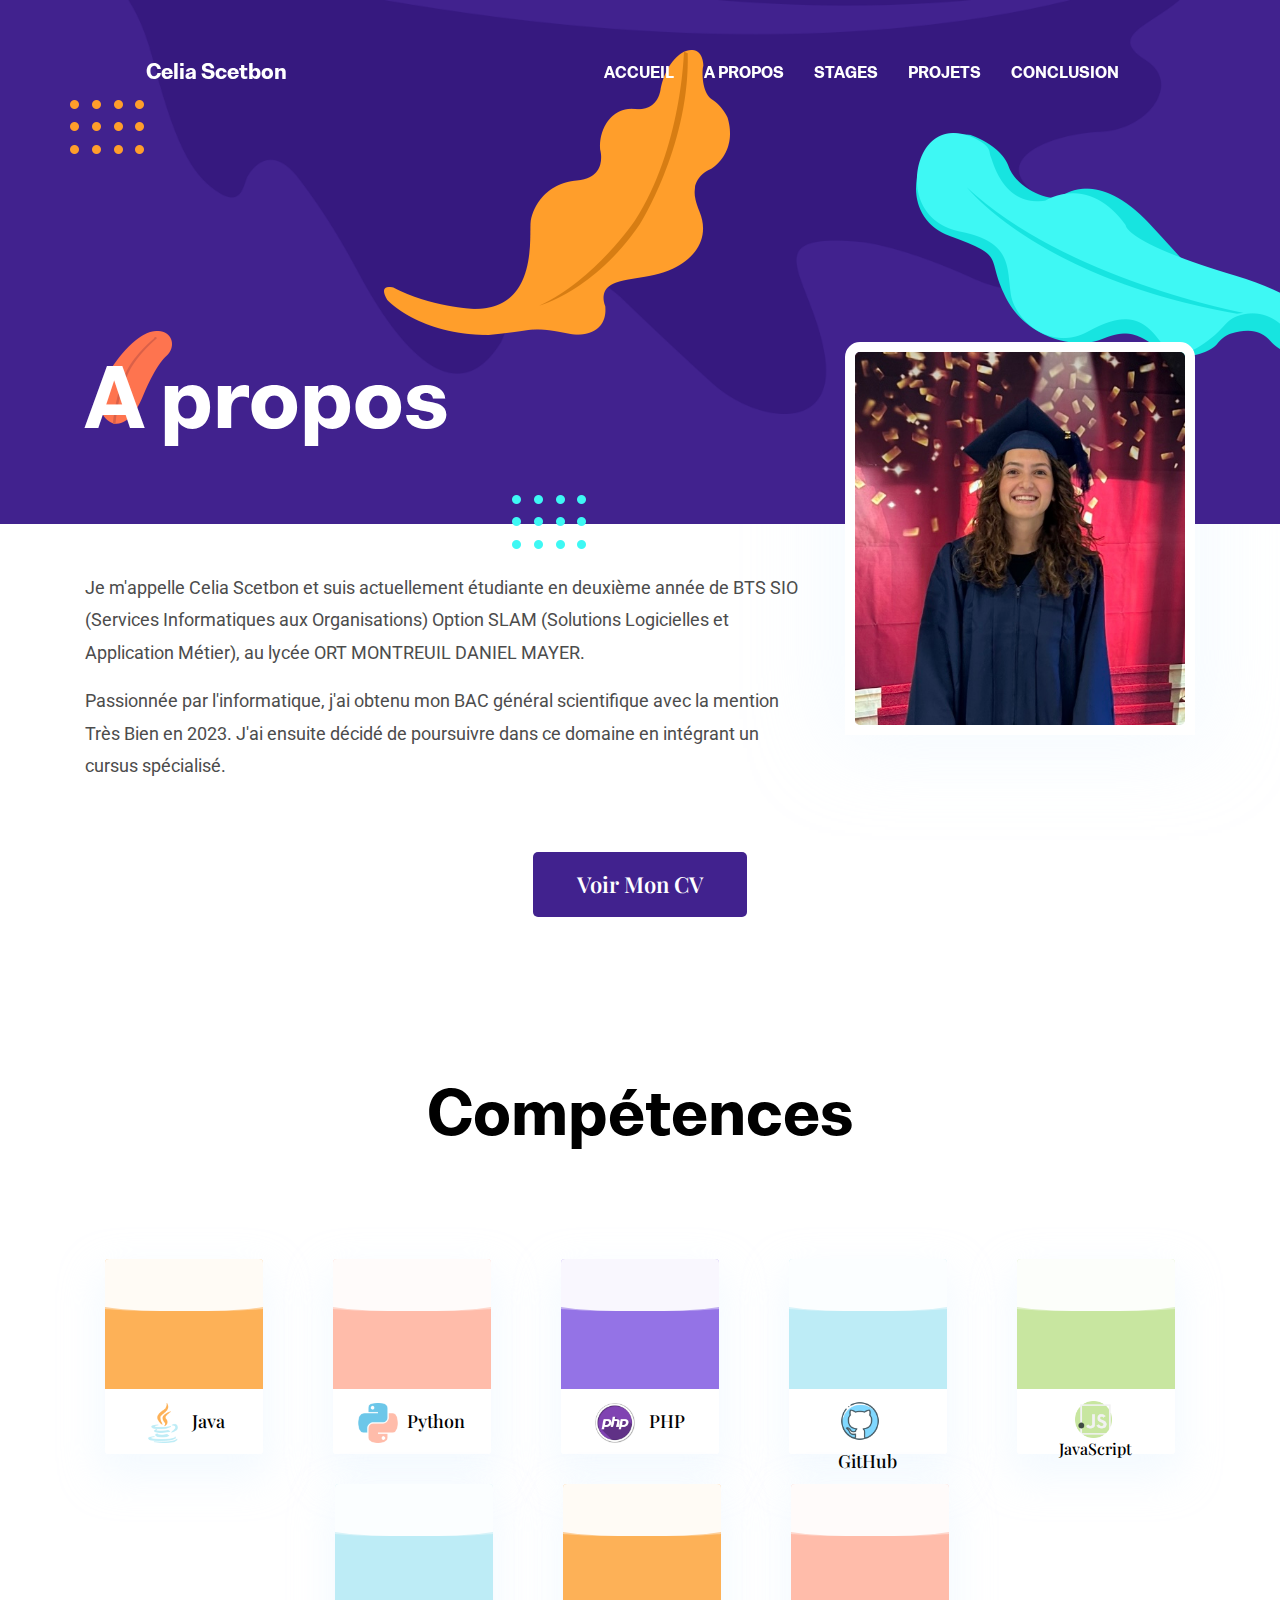
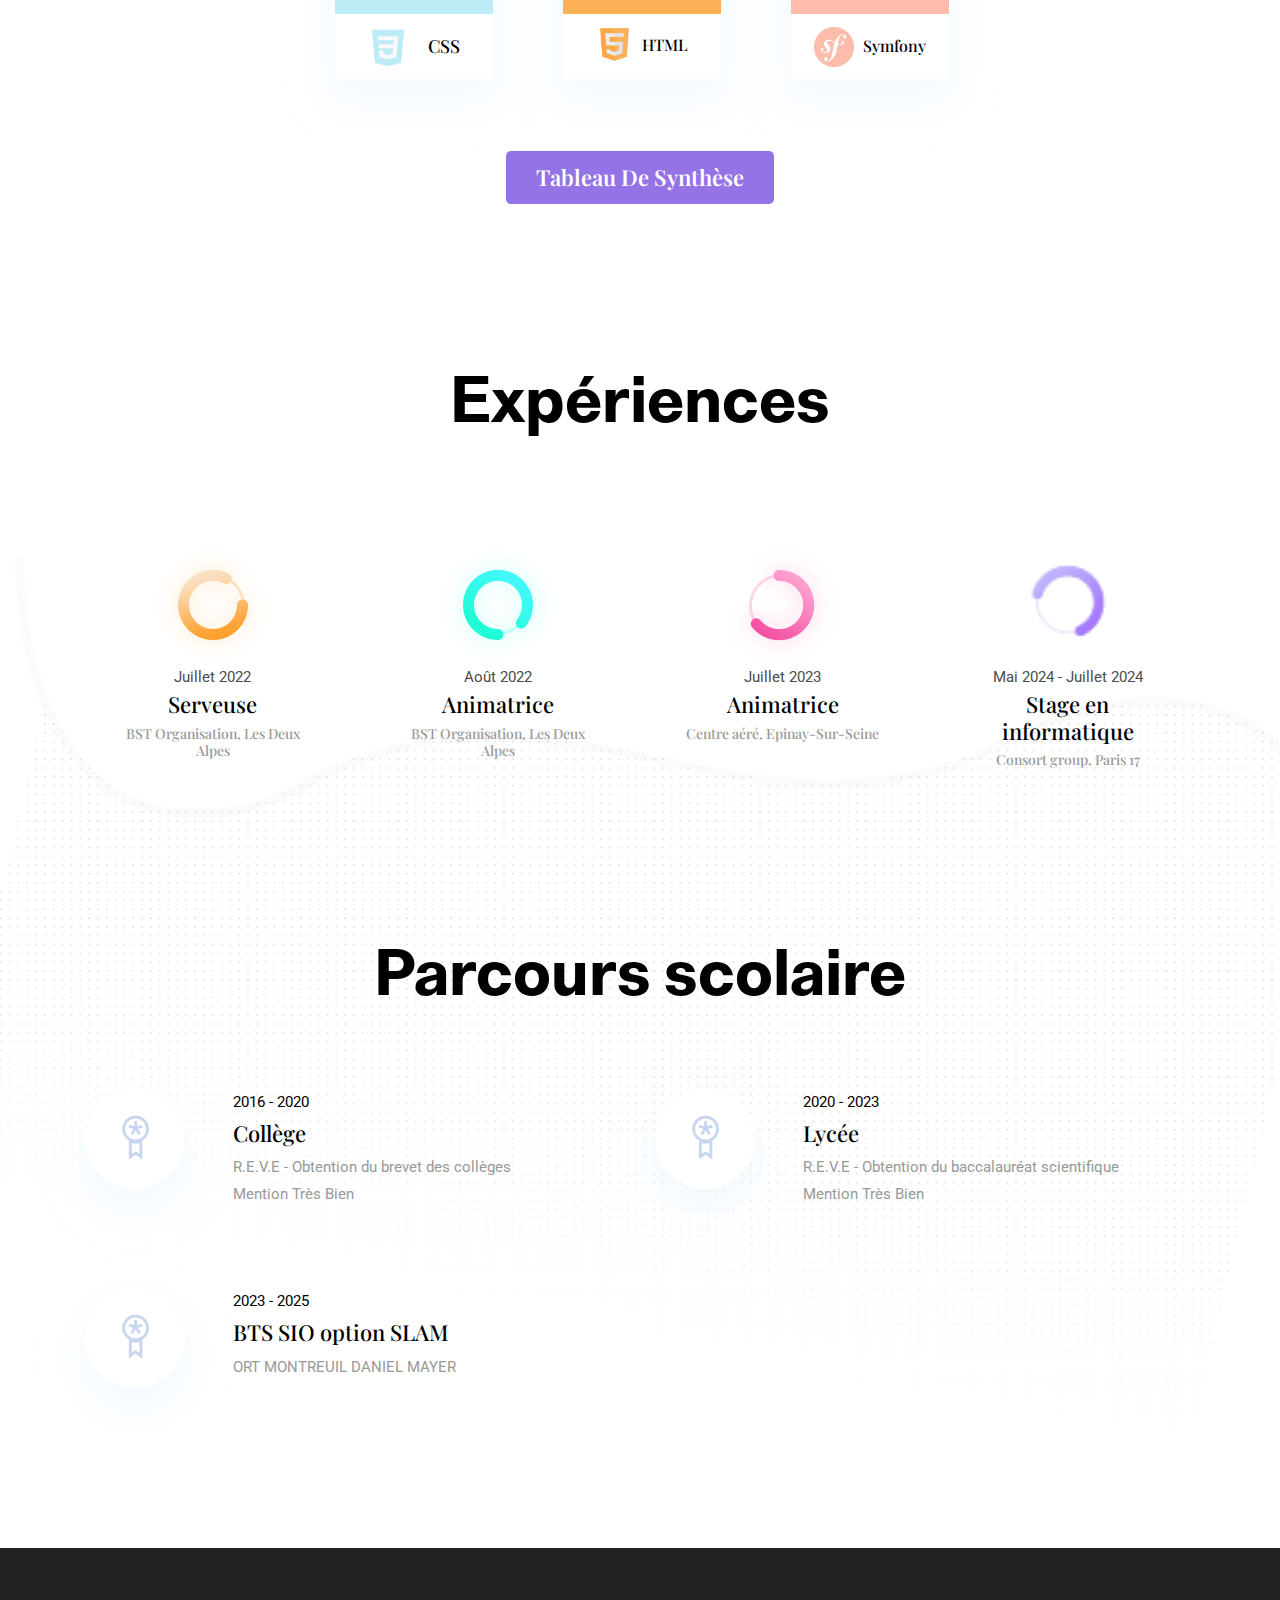
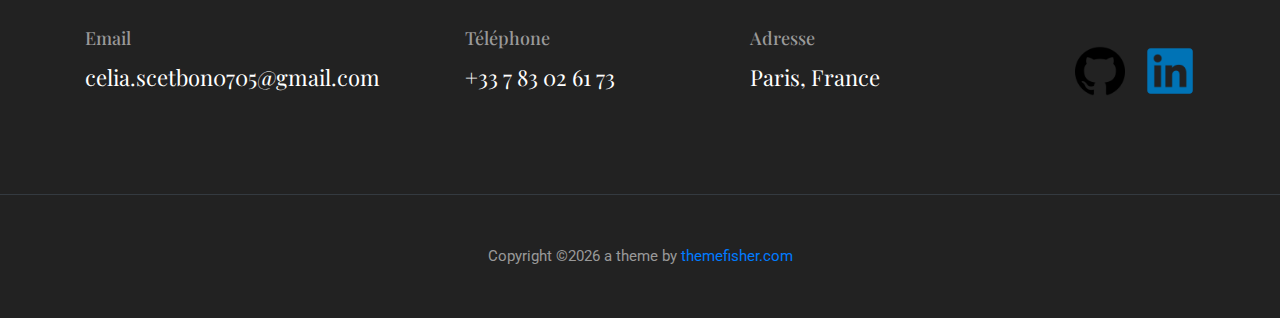
==== commit f3c60835: "cv" ====
--- a/about.html
+++ b/about.html
@@ -232,7 +232,7 @@
       </div>
       <div class="col-lg-3 col-md-4 text-center">
         <img src="images/experience/icon-1.png" alt="icon">
-        <p class="mb-0">Août 2023 </p>
+        <p class="mb-0">Juillet 2023 </p>
         <h4>Animatrice</h4>
         <h6 class="text-light">Centre aéré, Epinay-Sur-Seine</h6>
       </div>
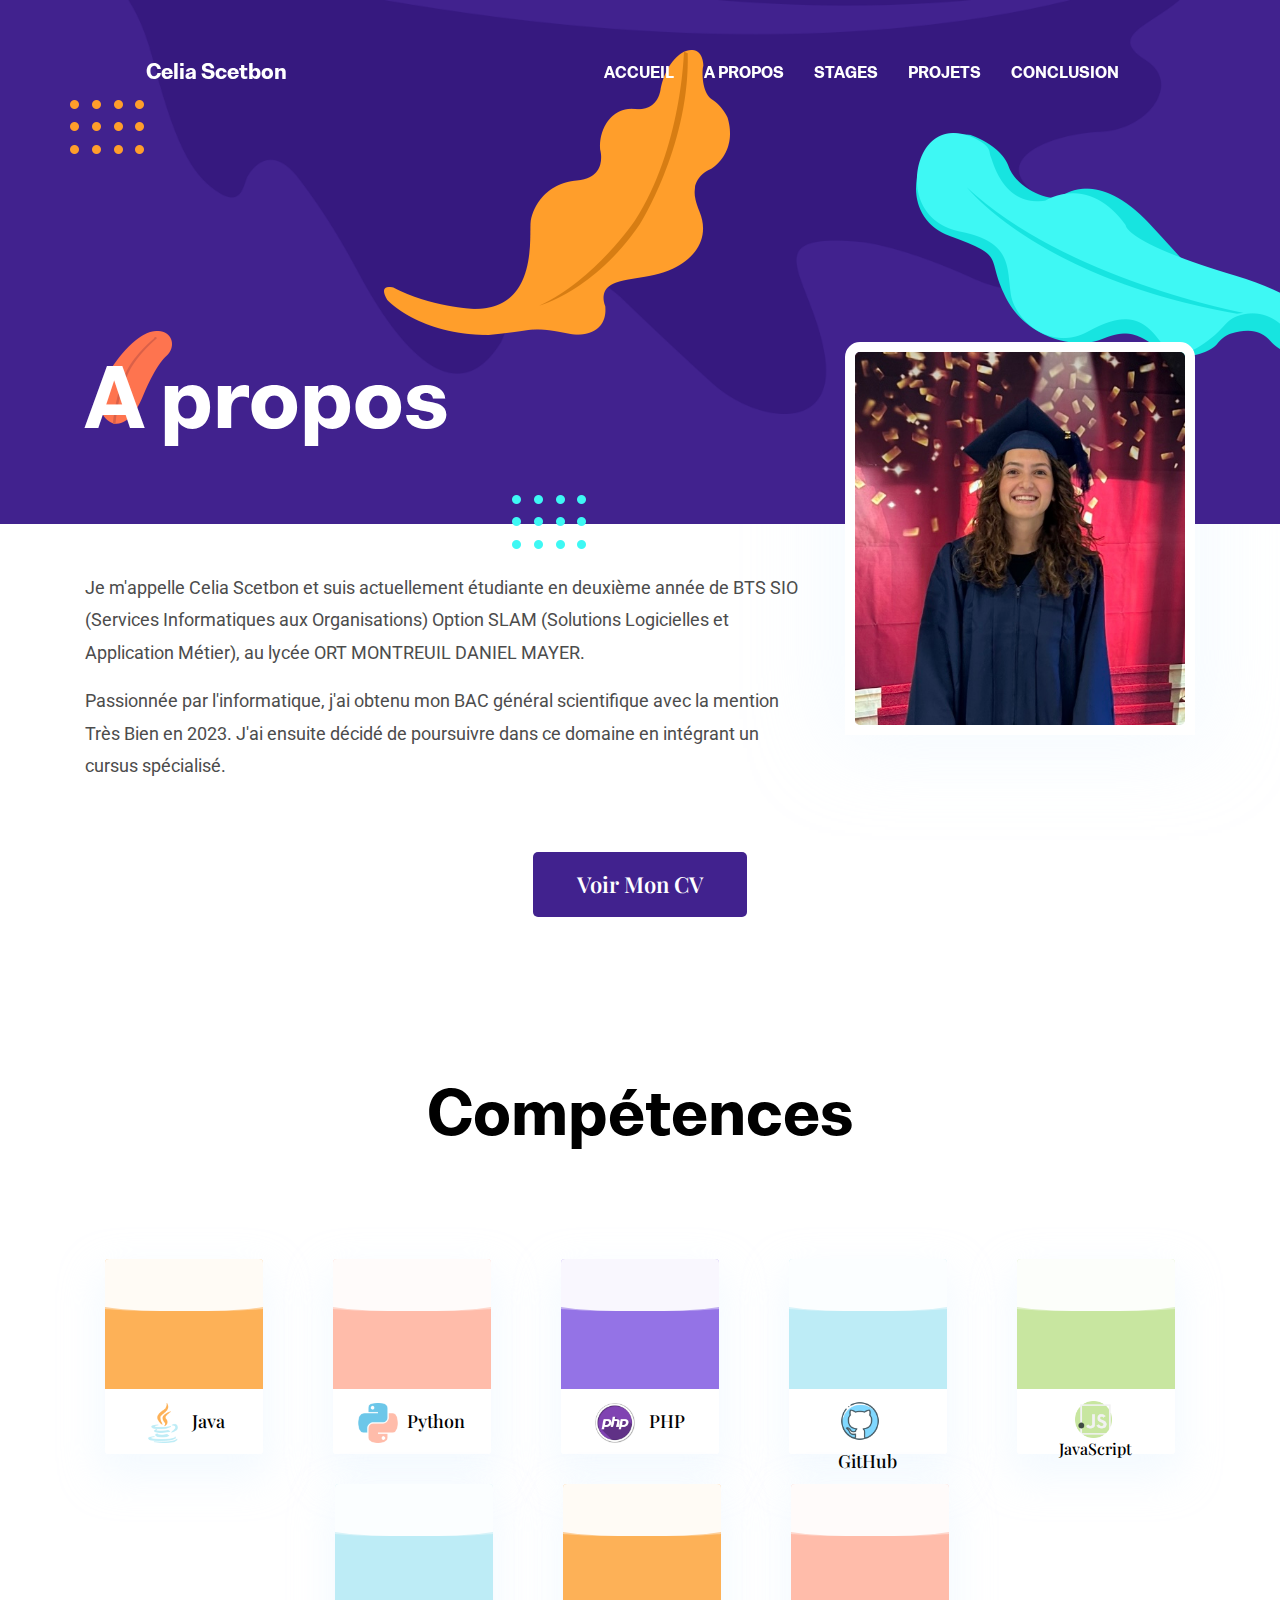
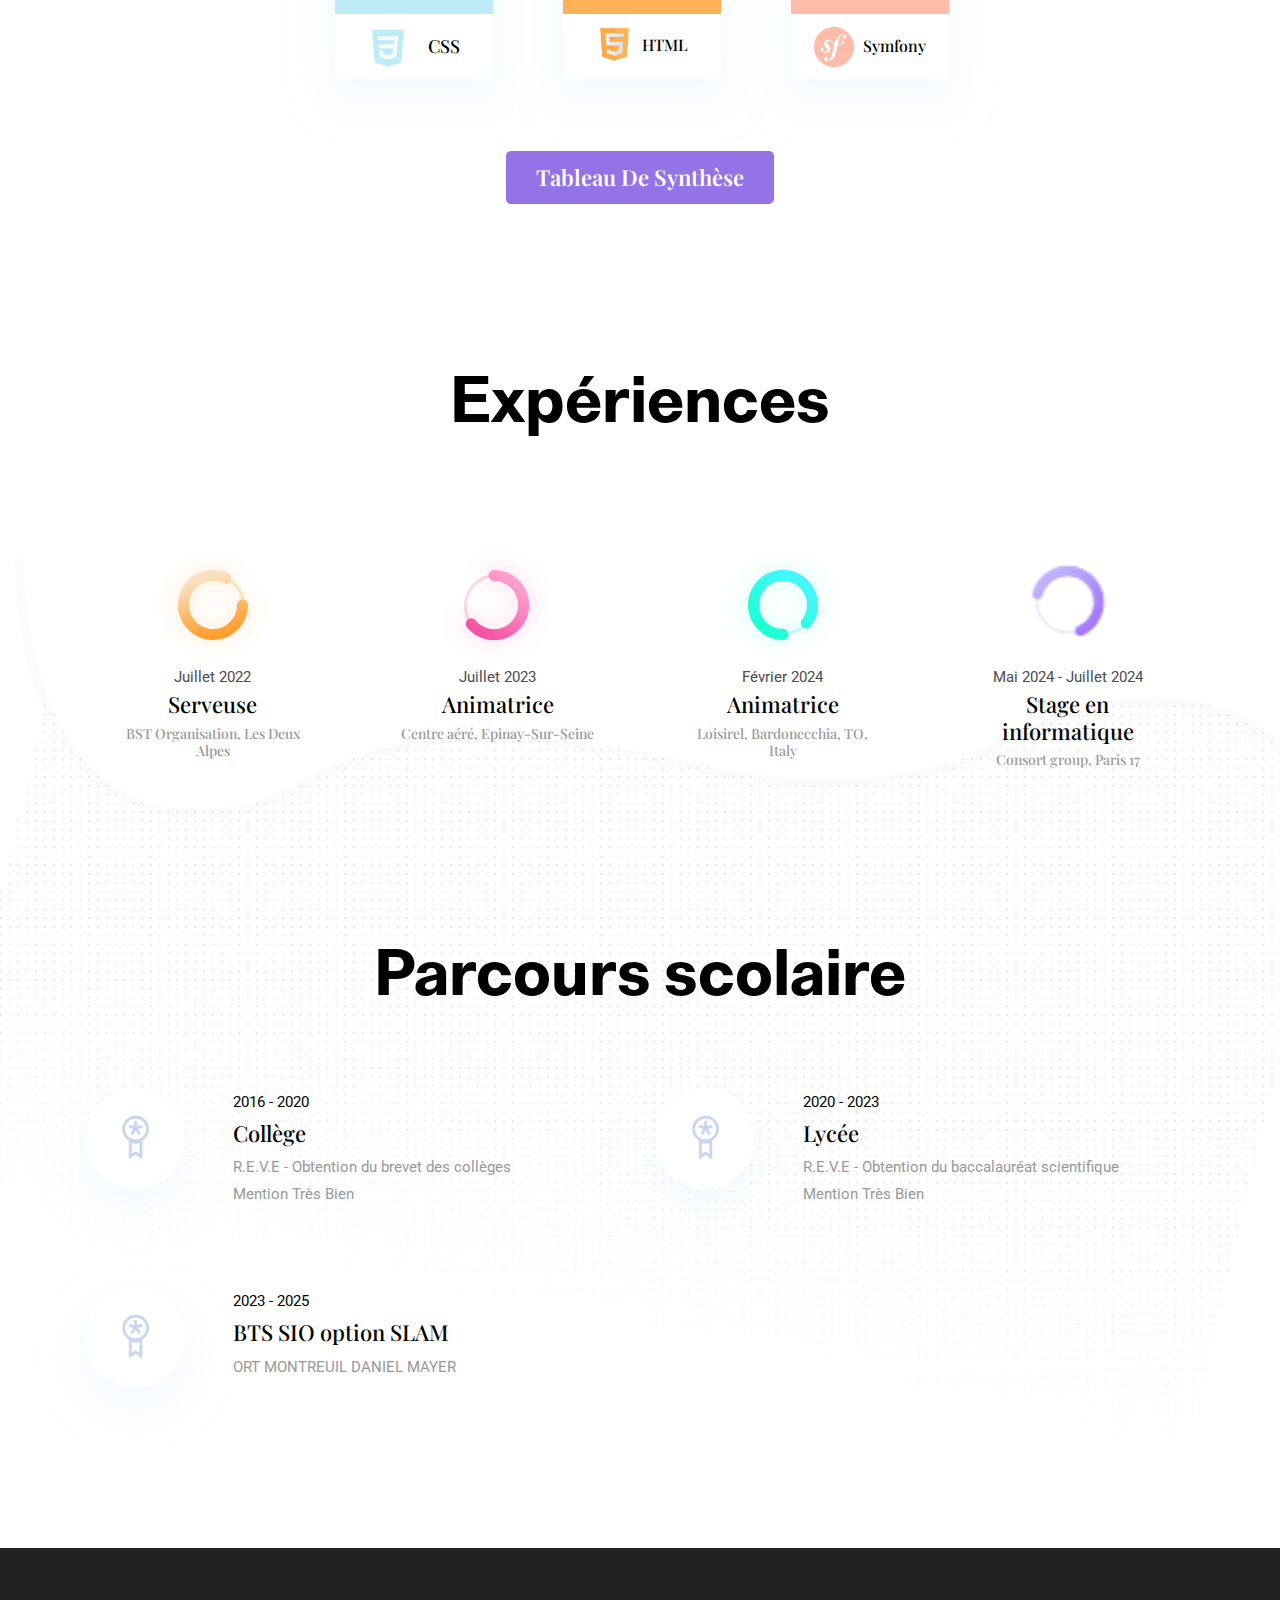
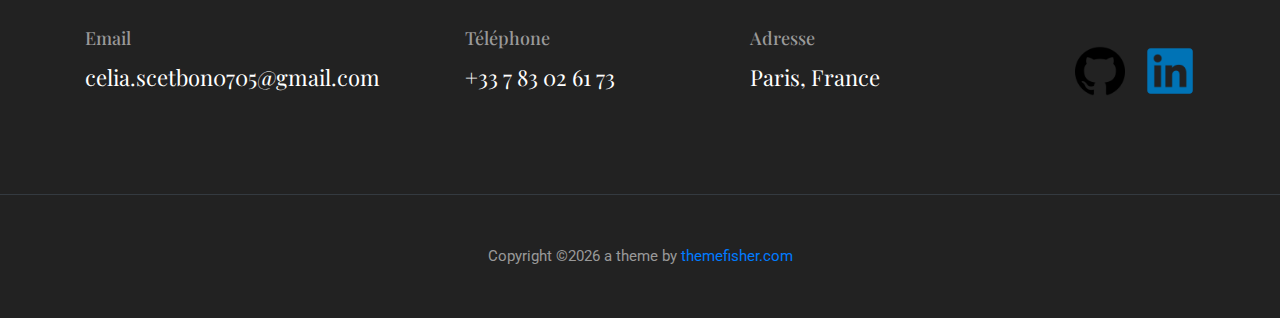
==== commit 30852ada: "experiences" ====
--- a/about.html
+++ b/about.html
@@ -225,16 +225,16 @@
         <h6 class="text-light">BST Organisation, Les Deux Alpes</h6>
       </div>
       <div class="col-lg-3 col-md-4 text-center">
-        <img src="images/experience/icon-3.png" alt="icon">
-        <p class="mb-0">Août 2022</p>
-        <h4>Animatrice</h4>
-        <h6 class="text-light">BST Organisation, Les Deux Alpes</h6>
-      </div>
-      <div class="col-lg-3 col-md-4 text-center">
         <img src="images/experience/icon-1.png" alt="icon">
         <p class="mb-0">Juillet 2023 </p>
         <h4>Animatrice</h4>
         <h6 class="text-light">Centre aéré, Epinay-Sur-Seine</h6>
+      </div>
+      <div class="col-lg-3 col-md-4 text-center">
+        <img src="images/experience/icon-3.png" alt="icon">
+        <p class="mb-0">Février 2024</p>
+        <h4>Animatrice</h4>
+        <h6 class="text-light">Loisirel, Bardonecchia, TO, Italy</h6>
       </div>
       <div class="col-lg-3 col-md-4 text-center">
         <img src="images/experience/icon-4.png" alt="icon" >
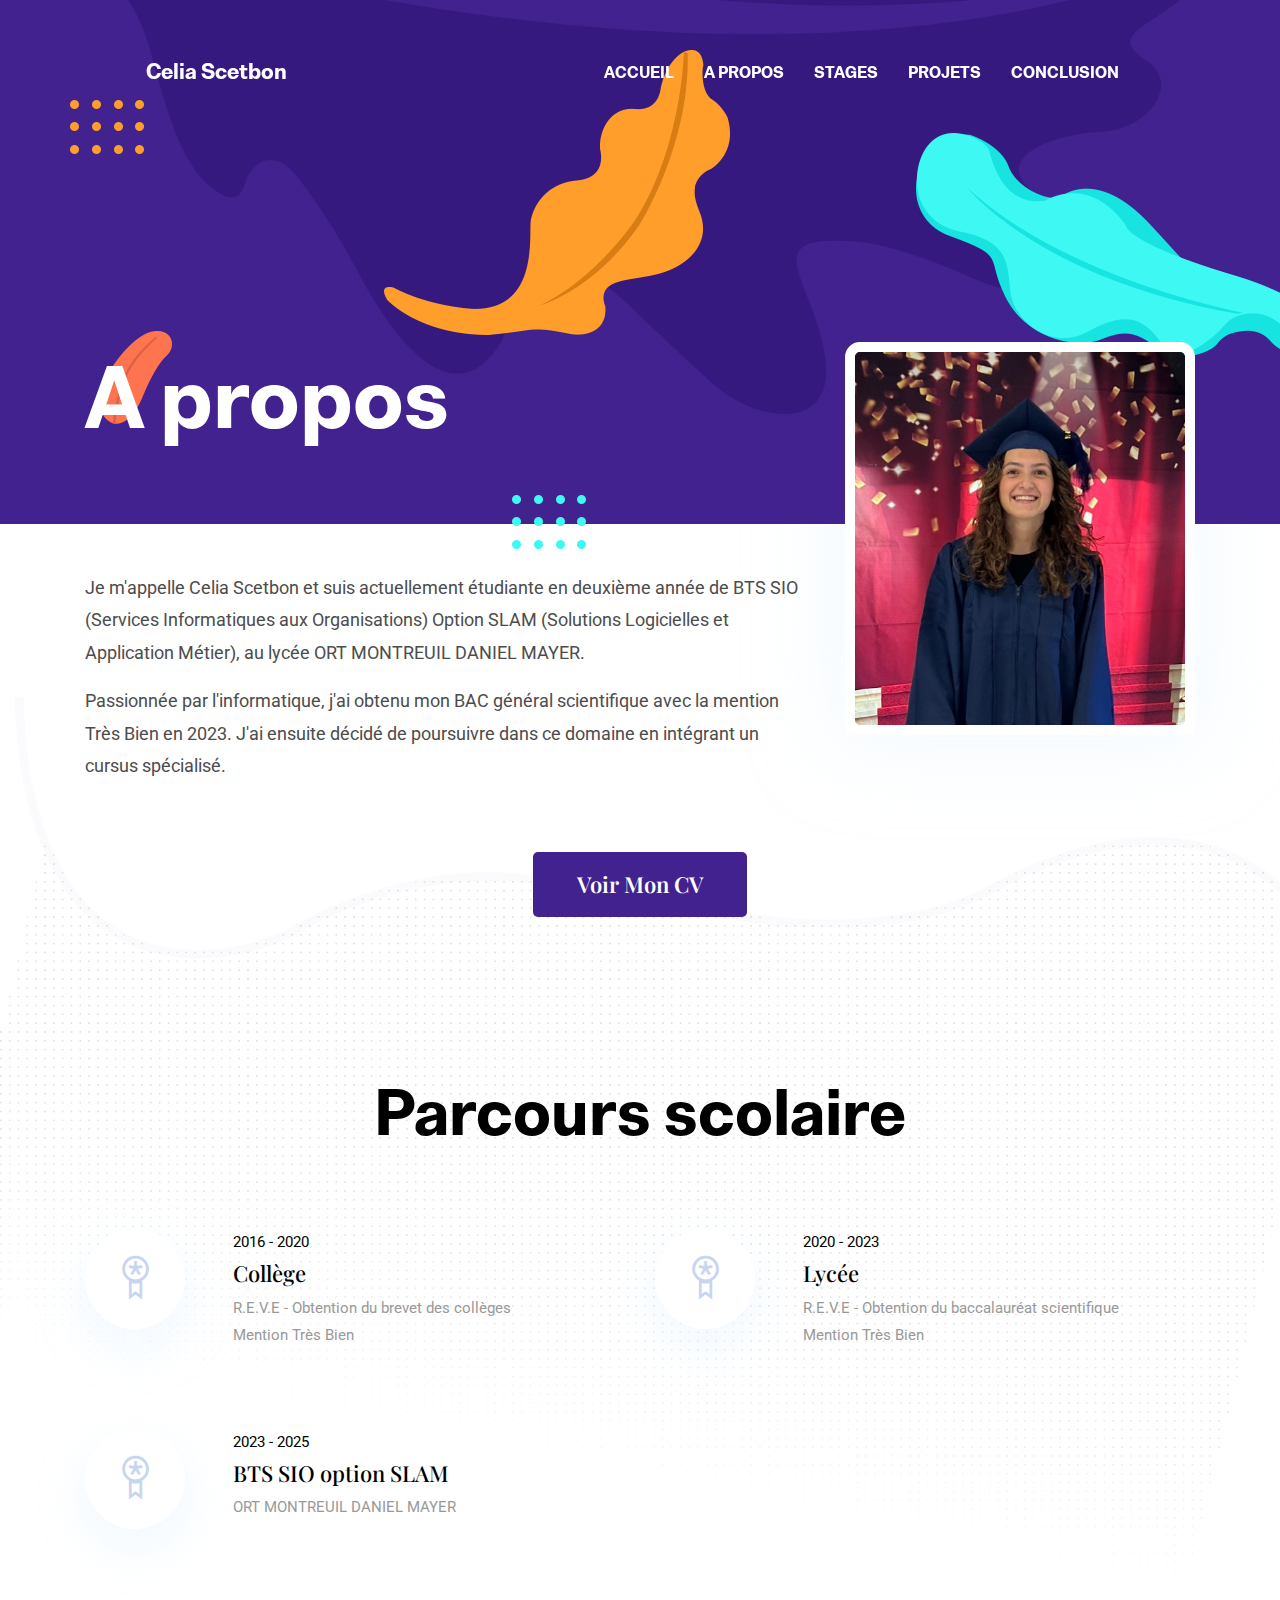
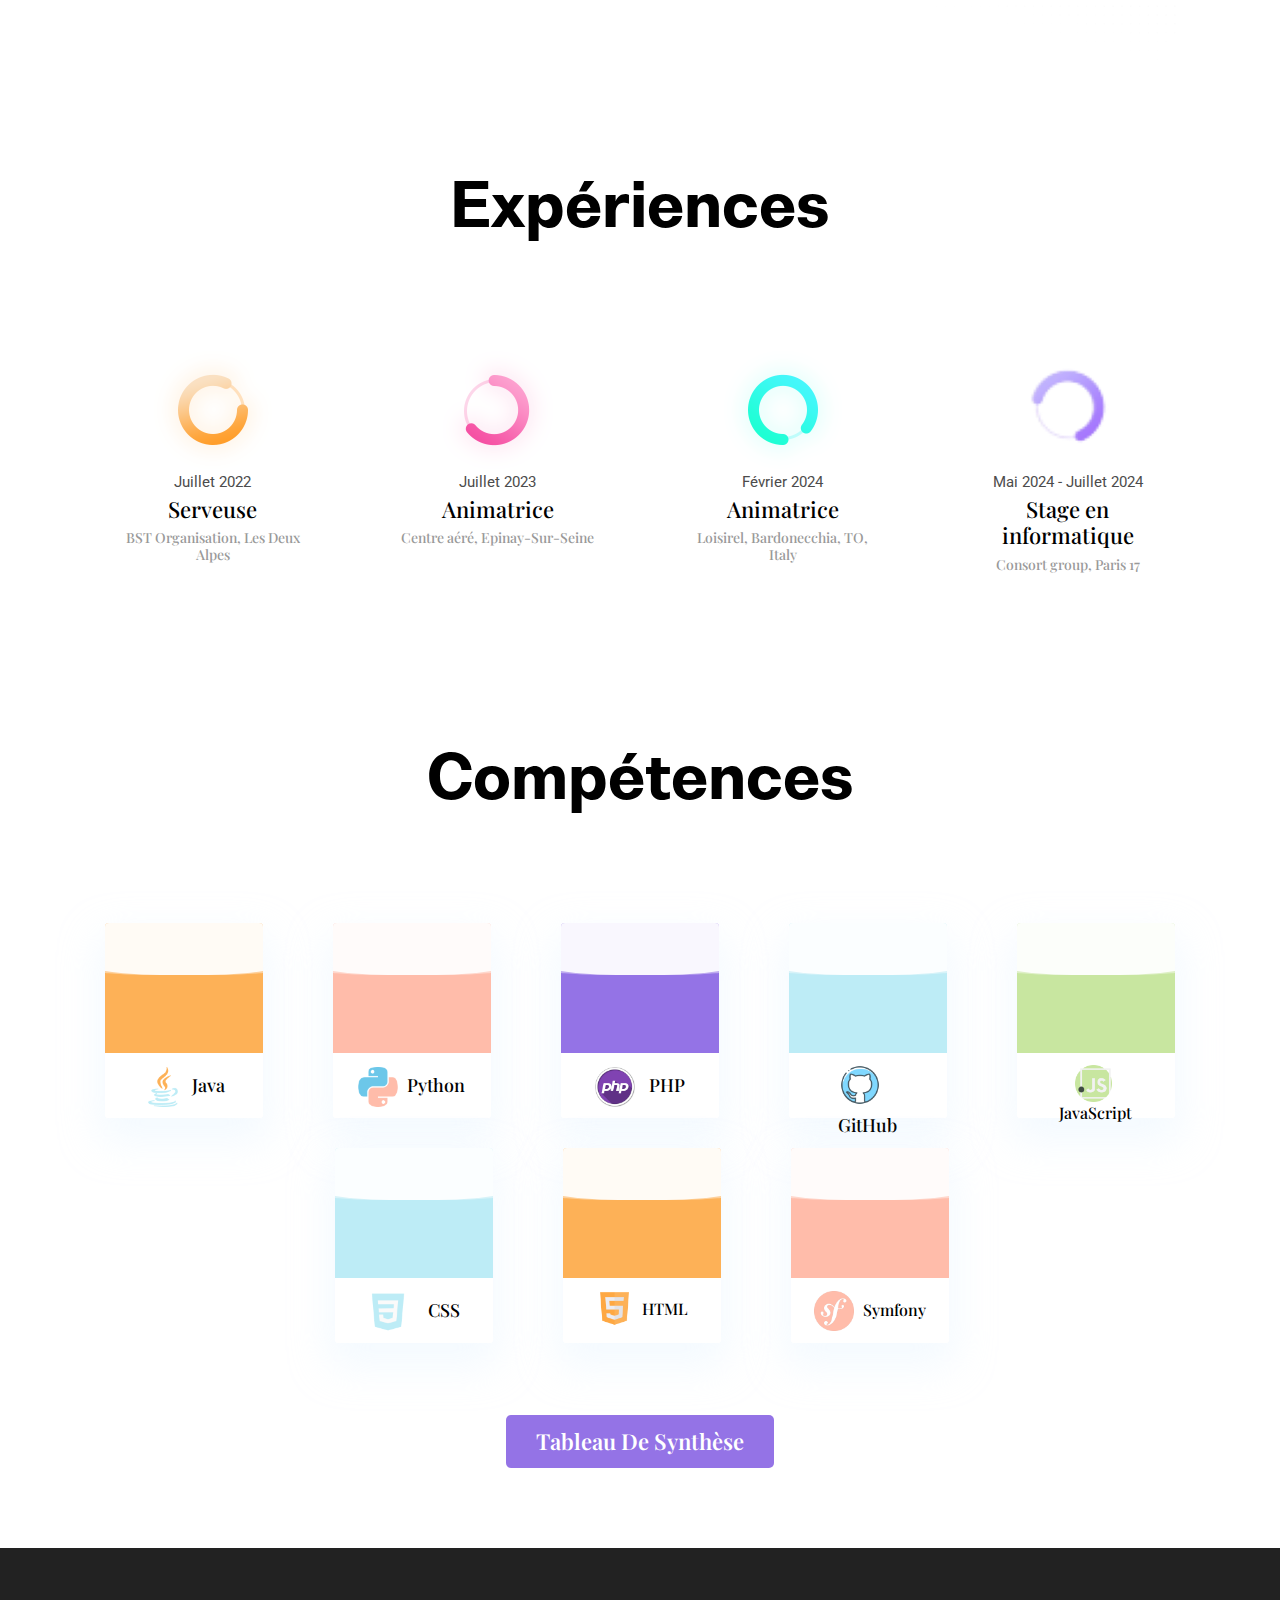
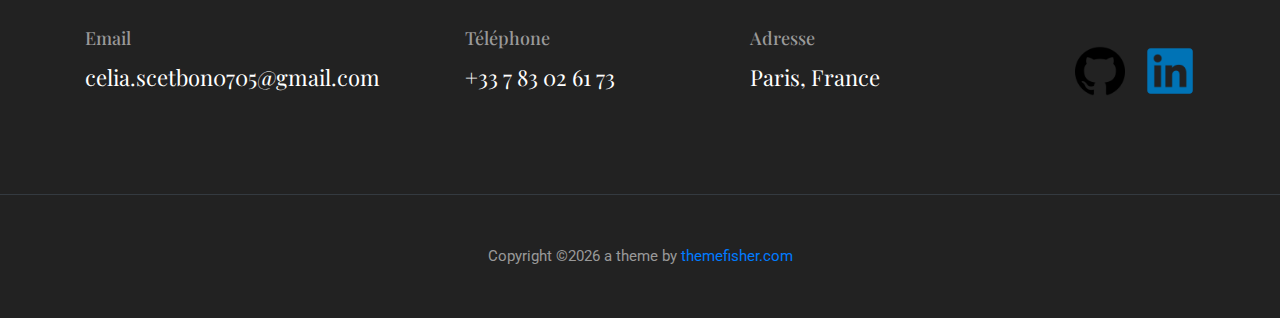
==== commit 4a959811: "about" ====
--- a/about.html
+++ b/about.html
@@ -103,113 +103,58 @@
 </section>
 <!-- /about -->
 
-
-
-<!-- skills -->
-<section class="section">
+<!-- education -->
+<section class="section position-relative">
   <div class="container">
     <div class="row">
       <div class="col-lg-12 text-center">
-        <h2 class="section-title">Compétences</h2>
-      </div>
-      <div class="col-lg-3 col-sm-6 mb-4 mb-lg-0">
-        <div class="card shadow text-center card-small">
-          <div class="position-relative rounded-top progress-wrapper" data-color="#fdb157">
-            <div class="wave" data-progress="60%"></div>
-          </div>
-          <div class="card-footer bg-white">
-            <img src="images/about/java_logo.png" width="40px" height="40px" style="display: inline-block; vertical-align: middle; margin-right: 5px;">
-            <h4 class="card-title" style="display: inline-block; vertical-align: middle;font-size:large; margin-top: 10px;"> Java</h4>
-          </div>
-        </div>
-      </div>
-      <div class="col-lg-3 col-sm-6 mb-4 mb-lg-0">
-        <div class="card shadow text-center card-small">
-          <div class="position-relative rounded-top progress-wrapper" data-color="#ffbcaa">
-            <div class="wave" data-progress="60%"></div>
-          </div>
-          <div class="card-footer bg-white">
-            <img src="images/about/python_logo.png" width="40px" height="40px" style="display: inline-block; vertical-align: middle; margin-right: 5px;">
-            <h4 class="card-title" style="display: inline-block; vertical-align: middle;font-size:large; margin-top: 10px;">Python</h4>
-          </div>
-        </div>
-      </div>
-      <div class="col-lg-3 col-sm-6 mb-4 mb-lg-0">
-        <div class="card shadow text-center card-small">
-          <div class="position-relative rounded-top progress-wrapper" data-color="#9473e6">
-            <div class="wave" data-progress="60%"></div>
-          </div>
-          <div class="card-footer bg-white">
-            <img src="images/about/php_logo.png" width="40px" height="40px" style="display: inline-block; vertical-align: middle; margin-right: 10px;">
-            <h4 class="card-title" style="display: inline-block; vertical-align: middle; font-size:large;margin-top: 10px;"> PHP</h4>
-          </div>
-        </div>
-      </div>
-      <div class="col-lg-3 col-sm-6 mb-4 mb-lg-0">
-        <div class="card shadow text-center card-small">
-          <div class="position-relative rounded-top progress-wrapper" data-color="#bdecf6">
-            <div class="wave" data-progress="60%"></div>
-          </div>
-          <div class="card-footer bg-white">
-            <img src="images/about/github_logo.png" width="40px" height="40px" style="display: inline-block; vertical-align: middle; margin-right: 16px;">
-            <h4 class="card-title" style="display: inline-block; vertical-align: middle; font-size:large; margin-top: 10px;"> GitHub</h4>
-          </div>
-        </div>
-      </div>
-      <div class="col-lg-3 col-sm-6 mb-4 mb-lg-0">
-        <div class="card shadow text-center card-small">
-          <div class="position-relative rounded-top progress-wrapper" data-color="#c8e6a0">
-            <div class="wave" data-progress="60%"></div>
-          </div>
-          <div class="card-footer bg-white">
-            <img src="images/about/javascript_logo.png" width="37px" height="37px" style="display: inline-block; vertical-align: middle; margin-right: 5px;">
-            <h4 class="card-title" style="display: inline-block; vertical-align: middle; font-size: medium; margin: 0;">JavaScript</h4>
-          </div>
-        </div>
-      </div>
-      <div class="col-lg-3 col-sm-6 mb-4 mb-lg-0" style="margin-left: 230px">
-        <div class="card shadow text-center card-small">
-          <div class="position-relative rounded-top progress-wrapper" data-color="#bdecf6">
-            <div class="wave" data-progress="60%"></div>
-          </div>
-          <div class="card-footer bg-white">
-            <img src="images/about/css_logo.png" width="40px" height="40px" style="display: inline-block; vertical-align: middle; margin-right: 16px;">
-            <h4 class="card-title" style="display: inline-block; vertical-align: middle; font-size:large; margin-top: 10px;"> CSS</h4>
-          </div>
-        </div>
-      </div>
-      <div class="col-lg-3 col-sm-6 mb-4 mb-lg-0">
-        <div class="card shadow text-center card-small">
-          <div class="position-relative rounded-top progress-wrapper" data-color="#fdb157">
-            <div class="wave" data-progress="60%"></div>
-          </div>
-          <div class="card-footer bg-white">
-            <img src="images/about/html_logo.png" width="37px" height="37px" style="display: inline-block; vertical-align: middle; margin-right: 5px;">
-            <h4 class="card-title" style="display: inline-block; vertical-align: middle; font-size: medium; margin: 0;">HTML</h4>
-          </div>
-        </div>
-      </div>
-      <div class="col-lg-3 col-sm-6 mb-4 mb-lg-0">
-        <div class="card shadow text-center card-small">
-          <div class="position-relative rounded-top progress-wrapper" data-color="#ffbcaa">
-            <div class="wave" data-progress="60%"></div>
-          </div>
-          <div class="card-footer bg-white">
-            <img src="images/about/symfony_logo.png" width="40px" height="40px" style="display: inline-block; vertical-align: middle; margin-right: 5px;">
-            <h4 class="card-title" style="display: inline-block; vertical-align: middle;font-size:medium; margin-top: 10px;">Symfony</h4>
-          </div>
-        </div>
-      </div>
-    </div>
-  </div>
-  <br>
-  <div class="row justify-content-center mt-4">
-    <div class="col-lg-3 col-md-4 text-center">
-      <a href="pdf/Synthèse%20Epreuve%20E5%202025.pdf" class="btn btn-competences" target="_blank" style="display: inline-block">Tableau de synthèse</a>
-    </div>
-  </div>
-</section>
-<!-- /skills -->
+        <h2 class="section-title">Parcours scolaire</h2>
+      </div>
+      <div class="col-lg-6 col-md-6 mb-80">
+        <div class="d-flex">
+          <div class="mr-lg-5 mr-3">
+            <i class="ti-medall icon icon-light icon-bg bg-white shadow rounded-circle d-block"></i>
+          </div>
+          <div>
+            <p class="text-dark mb-1">2016 - 2020</p>
+            <h4>Collège</h4>
+            <p class="mb-0 text-light">R.E.V.E - Obtention du brevet des collèges <br> Mention Très Bien</p>
+          </div>
+        </div>
+      </div>
+      <div class="col-lg-6 col-md-6 mb-80">
+        <div class="d-flex">
+          <div class="mr-lg-5 mr-3">
+            <i class="ti-medall icon icon-light icon-bg bg-white shadow rounded-circle d-block"></i>
+          </div>
+          <div>
+            <p class="text-dark mb-1">2020 - 2023</p>
+            <h4>Lycée</h4>
+            <p class="mb-0 text-light">R.E.V.E - Obtention du baccalauréat scientifique <br>
+              Mention Très Bien</p>
+          </div>
+        </div>
+      </div>
+      <div class="col-lg-6 col-md-6 mb-80">
+        <div class="d-flex">
+          <div class="mr-lg-5 mr-3">
+            <i class="ti-medall icon icon-light icon-bg bg-white shadow rounded-circle d-block"></i>
+          </div>
+          <div>
+            <p class="text-dark mb-1">2023 - 2025</p>
+            <h4>BTS SIO option SLAM</h4>
+            <p class="mb-0 text-light">ORT MONTREUIL DANIEL MAYER</p>
+          </div>
+        </div>
+      </div>
+    </div>
+  </div>
+  <!-- bg image -->
+  <img class="img-fluid edu-bg-image w-100" src="images/backgrounds/education-bg.png" alt="bg-image">
+</section>
+<!-- /education -->
+
+
 
 <!-- experience -->
 <section class="section">
@@ -247,56 +192,112 @@
 </section>
 <!-- ./experience -->
 
-<!-- education -->
-<section class="section position-relative">
+
+<!-- skills -->
+<section class="section">
   <div class="container">
     <div class="row">
       <div class="col-lg-12 text-center">
-        <h2 class="section-title">Parcours scolaire</h2>
-      </div>
-      <div class="col-lg-6 col-md-6 mb-80">
-        <div class="d-flex">
-          <div class="mr-lg-5 mr-3">
-            <i class="ti-medall icon icon-light icon-bg bg-white shadow rounded-circle d-block"></i>
-          </div>
-          <div>
-            <p class="text-dark mb-1">2016 - 2020</p>
-            <h4>Collège</h4>
-            <p class="mb-0 text-light">R.E.V.E - Obtention du brevet des collèges <br> Mention Très Bien</p>
-          </div>
-        </div>
-      </div>
-      <div class="col-lg-6 col-md-6 mb-80">
-        <div class="d-flex">
-          <div class="mr-lg-5 mr-3">
-            <i class="ti-medall icon icon-light icon-bg bg-white shadow rounded-circle d-block"></i>
-          </div>
-          <div>
-            <p class="text-dark mb-1">2020 - 2023</p>
-            <h4>Lycée</h4>
-            <p class="mb-0 text-light">R.E.V.E - Obtention du baccalauréat scientifique <br>
-              Mention Très Bien</p>
-          </div>
-        </div>
-      </div>
-      <div class="col-lg-6 col-md-6 mb-80">
-        <div class="d-flex">
-          <div class="mr-lg-5 mr-3">
-            <i class="ti-medall icon icon-light icon-bg bg-white shadow rounded-circle d-block"></i>
-          </div>
-          <div>
-            <p class="text-dark mb-1">2023 - 2025</p>
-            <h4>BTS SIO option SLAM</h4>
-            <p class="mb-0 text-light">ORT MONTREUIL DANIEL MAYER</p>
-          </div>
-        </div>
-      </div>
-    </div>
-  </div>
-  <!-- bg image -->
-  <img class="img-fluid edu-bg-image w-100" src="images/backgrounds/education-bg.png" alt="bg-image">
-</section>
-<!-- /education -->
+        <h2 class="section-title">Compétences</h2>
+      </div>
+      <div class="col-lg-3 col-sm-6 mb-4 mb-lg-0">
+        <div class="card shadow text-center card-small">
+          <div class="position-relative rounded-top progress-wrapper" data-color="#fdb157">
+            <div class="wave" data-progress="60%"></div>
+          </div>
+          <div class="card-footer bg-white">
+            <img src="images/about/java_logo.png" width="40px" height="40px" style="display: inline-block; vertical-align: middle; margin-right: 5px;">
+            <h4 class="card-title" style="display: inline-block; vertical-align: middle;font-size:large; margin-top: 10px;"> Java</h4>
+          </div>
+        </div>
+      </div>
+      <div class="col-lg-3 col-sm-6 mb-4 mb-lg-0">
+        <div class="card shadow text-center card-small">
+          <div class="position-relative rounded-top progress-wrapper" data-color="#ffbcaa">
+            <div class="wave" data-progress="60%"></div>
+          </div>
+          <div class="card-footer bg-white">
+            <img src="images/about/python_logo.png" width="40px" height="40px" style="display: inline-block; vertical-align: middle; margin-right: 5px;">
+            <h4 class="card-title" style="display: inline-block; vertical-align: middle;font-size:large; margin-top: 10px;">Python</h4>
+          </div>
+        </div>
+      </div>
+      <div class="col-lg-3 col-sm-6 mb-4 mb-lg-0">
+        <div class="card shadow text-center card-small">
+          <div class="position-relative rounded-top progress-wrapper" data-color="#9473e6">
+            <div class="wave" data-progress="60%"></div>
+          </div>
+          <div class="card-footer bg-white">
+            <img src="images/about/php_logo.png" width="40px" height="40px" style="display: inline-block; vertical-align: middle; margin-right: 10px;">
+            <h4 class="card-title" style="display: inline-block; vertical-align: middle; font-size:large;margin-top: 10px;"> PHP</h4>
+          </div>
+        </div>
+      </div>
+      <div class="col-lg-3 col-sm-6 mb-4 mb-lg-0">
+        <div class="card shadow text-center card-small">
+          <div class="position-relative rounded-top progress-wrapper" data-color="#bdecf6">
+            <div class="wave" data-progress="60%"></div>
+          </div>
+          <div class="card-footer bg-white">
+            <img src="images/about/github_logo.png" width="40px" height="40px" style="display: inline-block; vertical-align: middle; margin-right: 16px;">
+            <h4 class="card-title" style="display: inline-block; vertical-align: middle; font-size:large; margin-top: 10px;"> GitHub</h4>
+          </div>
+        </div>
+      </div>
+      <div class="col-lg-3 col-sm-6 mb-4 mb-lg-0">
+        <div class="card shadow text-center card-small">
+          <div class="position-relative rounded-top progress-wrapper" data-color="#c8e6a0">
+            <div class="wave" data-progress="60%"></div>
+          </div>
+          <div class="card-footer bg-white">
+            <img src="images/about/javascript_logo.png" width="37px" height="37px" style="display: inline-block; vertical-align: middle; margin-right: 5px;">
+            <h4 class="card-title" style="display: inline-block; vertical-align: middle; font-size: medium; margin: 0;">JavaScript</h4>
+          </div>
+        </div>
+      </div>
+      <div class="col-lg-3 col-sm-6 mb-4 mb-lg-0" style="margin-left: 230px">
+        <div class="card shadow text-center card-small">
+          <div class="position-relative rounded-top progress-wrapper" data-color="#bdecf6">
+            <div class="wave" data-progress="60%"></div>
+          </div>
+          <div class="card-footer bg-white">
+            <img src="images/about/css_logo.png" width="40px" height="40px" style="display: inline-block; vertical-align: middle; margin-right: 16px;">
+            <h4 class="card-title" style="display: inline-block; vertical-align: middle; font-size:large; margin-top: 10px;"> CSS</h4>
+          </div>
+        </div>
+      </div>
+      <div class="col-lg-3 col-sm-6 mb-4 mb-lg-0">
+        <div class="card shadow text-center card-small">
+          <div class="position-relative rounded-top progress-wrapper" data-color="#fdb157">
+            <div class="wave" data-progress="60%"></div>
+          </div>
+          <div class="card-footer bg-white">
+            <img src="images/about/html_logo.png" width="37px" height="37px" style="display: inline-block; vertical-align: middle; margin-right: 5px;">
+            <h4 class="card-title" style="display: inline-block; vertical-align: middle; font-size: medium; margin: 0;">HTML</h4>
+          </div>
+        </div>
+      </div>
+      <div class="col-lg-3 col-sm-6 mb-4 mb-lg-0">
+        <div class="card shadow text-center card-small">
+          <div class="position-relative rounded-top progress-wrapper" data-color="#ffbcaa">
+            <div class="wave" data-progress="60%"></div>
+          </div>
+          <div class="card-footer bg-white">
+            <img src="images/about/symfony_logo.png" width="40px" height="40px" style="display: inline-block; vertical-align: middle; margin-right: 5px;">
+            <h4 class="card-title" style="display: inline-block; vertical-align: middle;font-size:medium; margin-top: 10px;">Symfony</h4>
+          </div>
+        </div>
+      </div>
+    </div>
+  </div>
+  <br>
+  <div class="row justify-content-center mt-4">
+    <div class="col-lg-3 col-md-4 text-center">
+      <a href="pdf/Synthèse%20Epreuve%20E5%202025.pdf" class="btn btn-competences" target="_blank" style="display: inline-block">Tableau de synthèse</a>
+    </div>
+  </div>
+</section>
+<!-- /skills -->
 
 
 
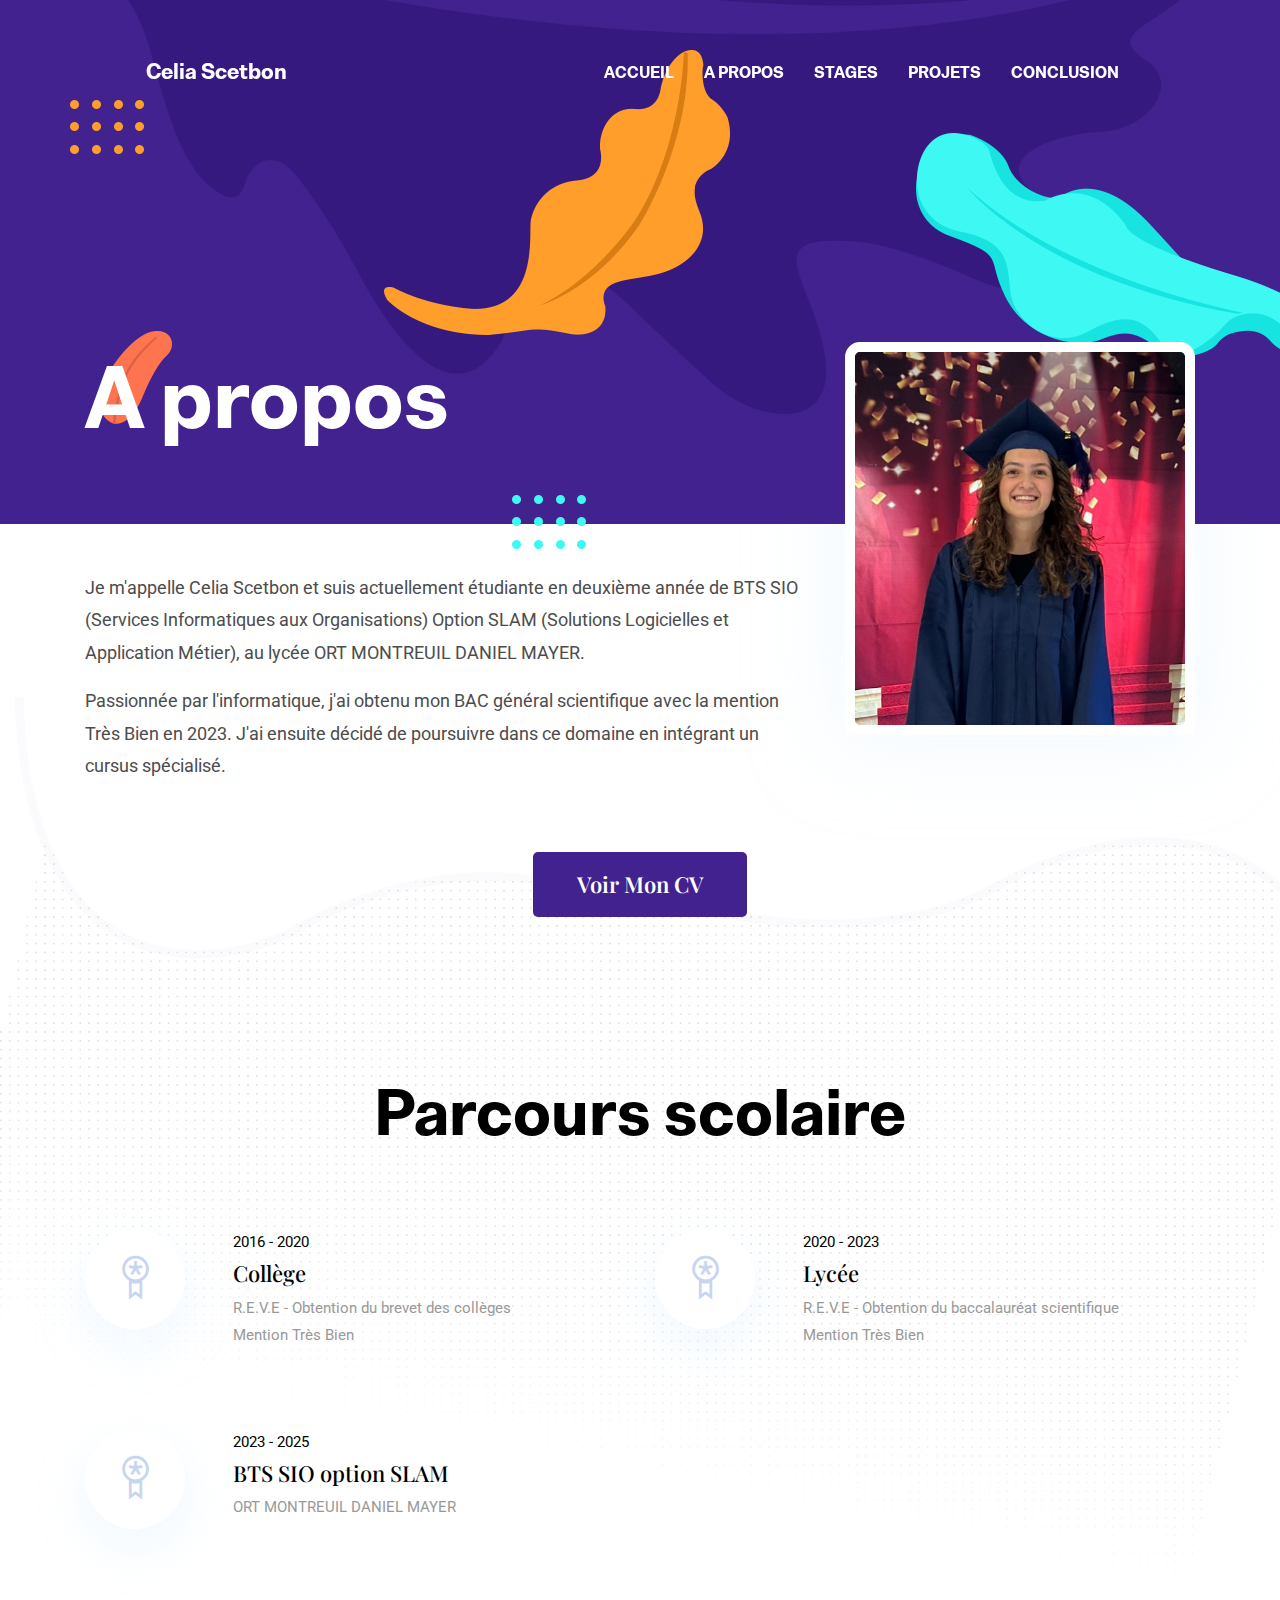
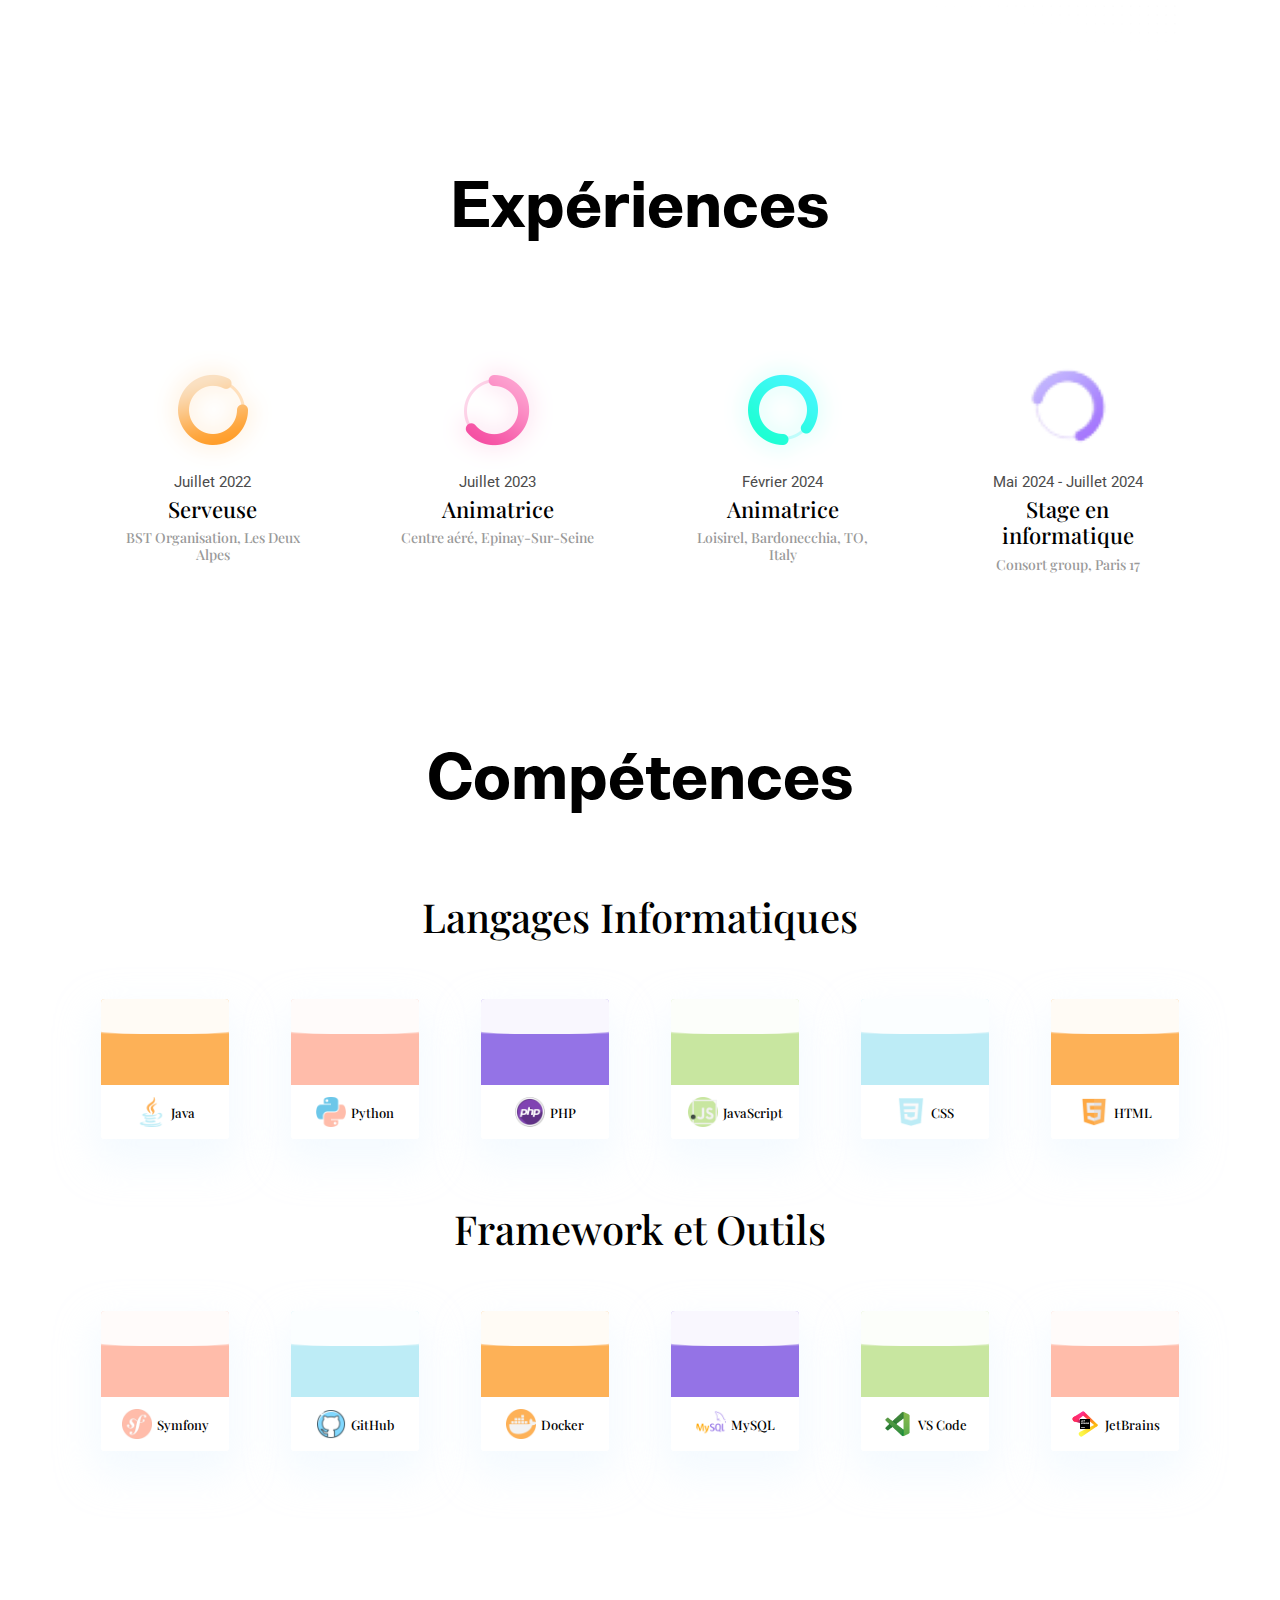
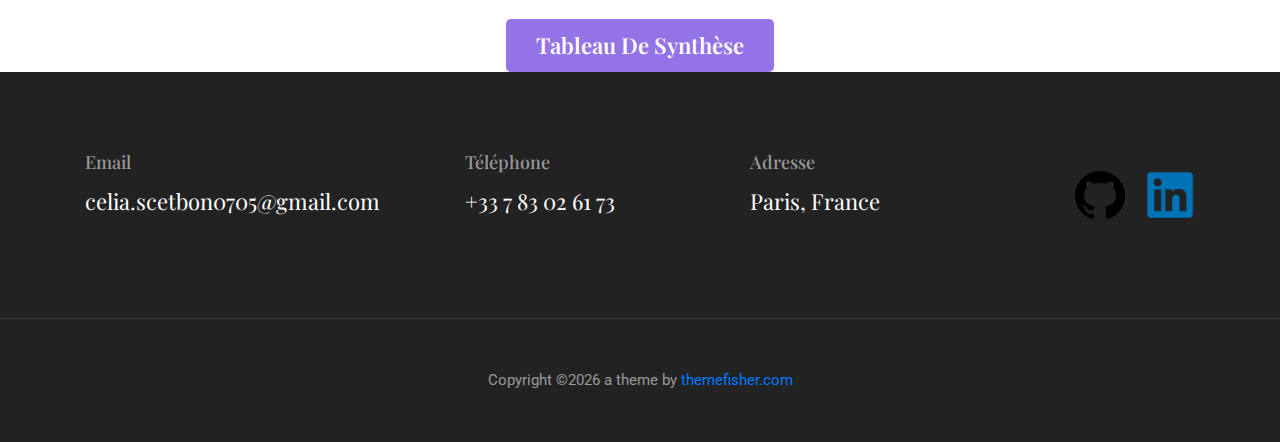
==== commit 658e29fb: "competences" ====
--- a/about.html
+++ b/about.html
@@ -200,96 +200,190 @@
       <div class="col-lg-12 text-center">
         <h2 class="section-title">Compétences</h2>
       </div>
-      <div class="col-lg-3 col-sm-6 mb-4 mb-lg-0">
+
+      <!-- Langages Informatiques -->
+      <div class="col-lg-12 text-center">
+        <h3 class="sub-section-title" style="padding-bottom: 50px">Langages Informatiques</h3>
+      </div>
+
+      <style>
+        .card-small {
+          height: 140px;
+        }
+        .card-footer {
+          display: flex;
+          align-items: center;
+          justify-content: center;
+        }
+        .card-footer img {
+          width: 30px;
+          height: 30px;
+          margin-right: 5px;
+        }
+        .card-title {
+          font-size: small;
+          margin: 0;
+        }
+        .progress-wrapper {
+          height: 150px;
+        }
+      </style>
+
+      <div class="col-lg-2 col-sm-4 mb-3">
         <div class="card shadow text-center card-small">
           <div class="position-relative rounded-top progress-wrapper" data-color="#fdb157">
             <div class="wave" data-progress="60%"></div>
           </div>
           <div class="card-footer bg-white">
-            <img src="images/about/java_logo.png" width="40px" height="40px" style="display: inline-block; vertical-align: middle; margin-right: 5px;">
-            <h4 class="card-title" style="display: inline-block; vertical-align: middle;font-size:large; margin-top: 10px;"> Java</h4>
-          </div>
-        </div>
-      </div>
-      <div class="col-lg-3 col-sm-6 mb-4 mb-lg-0">
+            <img src="images/about/java_logo.png">
+            <h4 class="card-title">Java</h4>
+          </div>
+        </div>
+      </div>
+
+      <div class="col-lg-2 col-sm-4 mb-3">
         <div class="card shadow text-center card-small">
           <div class="position-relative rounded-top progress-wrapper" data-color="#ffbcaa">
             <div class="wave" data-progress="60%"></div>
           </div>
           <div class="card-footer bg-white">
-            <img src="images/about/python_logo.png" width="40px" height="40px" style="display: inline-block; vertical-align: middle; margin-right: 5px;">
-            <h4 class="card-title" style="display: inline-block; vertical-align: middle;font-size:large; margin-top: 10px;">Python</h4>
-          </div>
-        </div>
-      </div>
-      <div class="col-lg-3 col-sm-6 mb-4 mb-lg-0">
+            <img src="images/about/python_logo.png">
+            <h4 class="card-title">Python</h4>
+          </div>
+        </div>
+      </div>
+
+      <div class="col-lg-2 col-sm-4 mb-3">
         <div class="card shadow text-center card-small">
           <div class="position-relative rounded-top progress-wrapper" data-color="#9473e6">
             <div class="wave" data-progress="60%"></div>
           </div>
           <div class="card-footer bg-white">
-            <img src="images/about/php_logo.png" width="40px" height="40px" style="display: inline-block; vertical-align: middle; margin-right: 10px;">
-            <h4 class="card-title" style="display: inline-block; vertical-align: middle; font-size:large;margin-top: 10px;"> PHP</h4>
-          </div>
-        </div>
-      </div>
-      <div class="col-lg-3 col-sm-6 mb-4 mb-lg-0">
+            <img src="images/about/php_logo.png">
+            <h4 class="card-title">PHP</h4>
+          </div>
+        </div>
+      </div>
+
+      <div class="col-lg-2 col-sm-4 mb-3">
+        <div class="card shadow text-center card-small">
+          <div class="position-relative rounded-top progress-wrapper" data-color="#c8e6a0">
+            <div class="wave" data-progress="60%"></div>
+          </div>
+          <div class="card-footer bg-white">
+            <img src="images/about/javascript_logo.png">
+            <h4 class="card-title">JavaScript</h4>
+          </div>
+        </div>
+      </div>
+
+      <div class="col-lg-2 col-sm-4 mb-3">
         <div class="card shadow text-center card-small">
           <div class="position-relative rounded-top progress-wrapper" data-color="#bdecf6">
             <div class="wave" data-progress="60%"></div>
           </div>
           <div class="card-footer bg-white">
-            <img src="images/about/github_logo.png" width="40px" height="40px" style="display: inline-block; vertical-align: middle; margin-right: 16px;">
-            <h4 class="card-title" style="display: inline-block; vertical-align: middle; font-size:large; margin-top: 10px;"> GitHub</h4>
-          </div>
-        </div>
-      </div>
-      <div class="col-lg-3 col-sm-6 mb-4 mb-lg-0">
+            <img src="images/about/css_logo.png">
+            <h4 class="card-title">CSS</h4>
+          </div>
+        </div>
+      </div>
+
+      <div class="col-lg-2 col-sm-4 mb-3" style="padding-bottom: 50px">
+        <div class="card shadow text-center card-small">
+          <div class="position-relative rounded-top progress-wrapper" data-color="#fdb157">
+            <div class="wave" data-progress="60%"></div>
+          </div>
+          <div class="card-footer bg-white">
+            <img src="images/about/html_logo.png">
+            <h4 class="card-title">HTML</h4>
+          </div>
+        </div>
+      </div>
+
+      <!-- Framework -->
+      <div class="col-lg-12 text-center">
+        <h3 class="sub-section-title" style="padding-bottom: 50px">Framework et Outils</h3>
+      </div>
+
+      <div class="col-lg-2 col-sm-4 mb-3">
+        <div class="card shadow text-center card-small">
+          <div class="position-relative rounded-top progress-wrapper" data-color="#ffbcaa">
+            <div class="wave" data-progress="60%"></div>
+          </div>
+          <div class="card-footer bg-white">
+            <img src="images/about/symfony_logo.png">
+            <h4 class="card-title">Symfony</h4>
+          </div>
+        </div>
+      </div>
+
+      <div class="col-lg-2 col-sm-4 mb-3">
+        <div class="card shadow text-center card-small">
+          <div class="position-relative rounded-top progress-wrapper" data-color="#bdecf6">
+            <div class="wave" data-progress="60%"></div>
+          </div>
+          <div class="card-footer bg-white">
+            <img src="images/about/github_logo.png">
+            <h4 class="card-title">GitHub</h4>
+          </div>
+        </div>
+      </div>
+
+      <div class="col-lg-2 col-sm-4 mb-3">
+        <div class="card shadow text-center card-small">
+          <div class="position-relative rounded-top progress-wrapper" data-color="#fdb157">
+            <div class="wave" data-progress="60%"></div>
+          </div>
+          <div class="card-footer bg-white">
+            <img src="images/about/docker_logo.png">
+            <h4 class="card-title">Docker</h4>
+          </div>
+        </div>
+      </div>
+
+      <div class="col-lg-2 col-sm-4 mb-3">
+        <div class="card shadow text-center card-small">
+          <div class="position-relative rounded-top progress-wrapper" data-color="#9473e6">
+            <div class="wave" data-progress="60%"></div>
+          </div>
+          <div class="card-footer bg-white">
+            <img src="images/about/mysql_logo.png">
+            <h4 class="card-title">MySQL</h4>
+          </div>
+        </div>
+      </div>
+
+      <div class="col-lg-2 col-sm-4 mb-3">
         <div class="card shadow text-center card-small">
           <div class="position-relative rounded-top progress-wrapper" data-color="#c8e6a0">
             <div class="wave" data-progress="60%"></div>
           </div>
           <div class="card-footer bg-white">
-            <img src="images/about/javascript_logo.png" width="37px" height="37px" style="display: inline-block; vertical-align: middle; margin-right: 5px;">
-            <h4 class="card-title" style="display: inline-block; vertical-align: middle; font-size: medium; margin: 0;">JavaScript</h4>
-          </div>
-        </div>
-      </div>
-      <div class="col-lg-3 col-sm-6 mb-4 mb-lg-0" style="margin-left: 230px">
-        <div class="card shadow text-center card-small">
-          <div class="position-relative rounded-top progress-wrapper" data-color="#bdecf6">
-            <div class="wave" data-progress="60%"></div>
-          </div>
-          <div class="card-footer bg-white">
-            <img src="images/about/css_logo.png" width="40px" height="40px" style="display: inline-block; vertical-align: middle; margin-right: 16px;">
-            <h4 class="card-title" style="display: inline-block; vertical-align: middle; font-size:large; margin-top: 10px;"> CSS</h4>
-          </div>
-        </div>
-      </div>
-      <div class="col-lg-3 col-sm-6 mb-4 mb-lg-0">
-        <div class="card shadow text-center card-small">
-          <div class="position-relative rounded-top progress-wrapper" data-color="#fdb157">
-            <div class="wave" data-progress="60%"></div>
-          </div>
-          <div class="card-footer bg-white">
-            <img src="images/about/html_logo.png" width="37px" height="37px" style="display: inline-block; vertical-align: middle; margin-right: 5px;">
-            <h4 class="card-title" style="display: inline-block; vertical-align: middle; font-size: medium; margin: 0;">HTML</h4>
-          </div>
-        </div>
-      </div>
-      <div class="col-lg-3 col-sm-6 mb-4 mb-lg-0">
+            <img src="images/about/vscode_logo.png">
+            <h4 class="card-title">VS Code</h4>
+          </div>
+        </div>
+      </div>
+
+      <div class="col-lg-2 col-sm-4 mb-3">
         <div class="card shadow text-center card-small">
           <div class="position-relative rounded-top progress-wrapper" data-color="#ffbcaa">
             <div class="wave" data-progress="60%"></div>
           </div>
           <div class="card-footer bg-white">
-            <img src="images/about/symfony_logo.png" width="40px" height="40px" style="display: inline-block; vertical-align: middle; margin-right: 5px;">
-            <h4 class="card-title" style="display: inline-block; vertical-align: middle;font-size:medium; margin-top: 10px;">Symfony</h4>
-          </div>
-        </div>
-      </div>
-    </div>
-  </div>
+            <img src="images/about/jetbrains_logo.svg">
+            <h4 class="card-title">JetBrains</h4>
+          </div>
+        </div>
+      </div>
+
+
+    </div>
+  </div>
+</section>
+
+
   <br>
   <div class="row justify-content-center mt-4">
     <div class="col-lg-3 col-md-4 text-center">
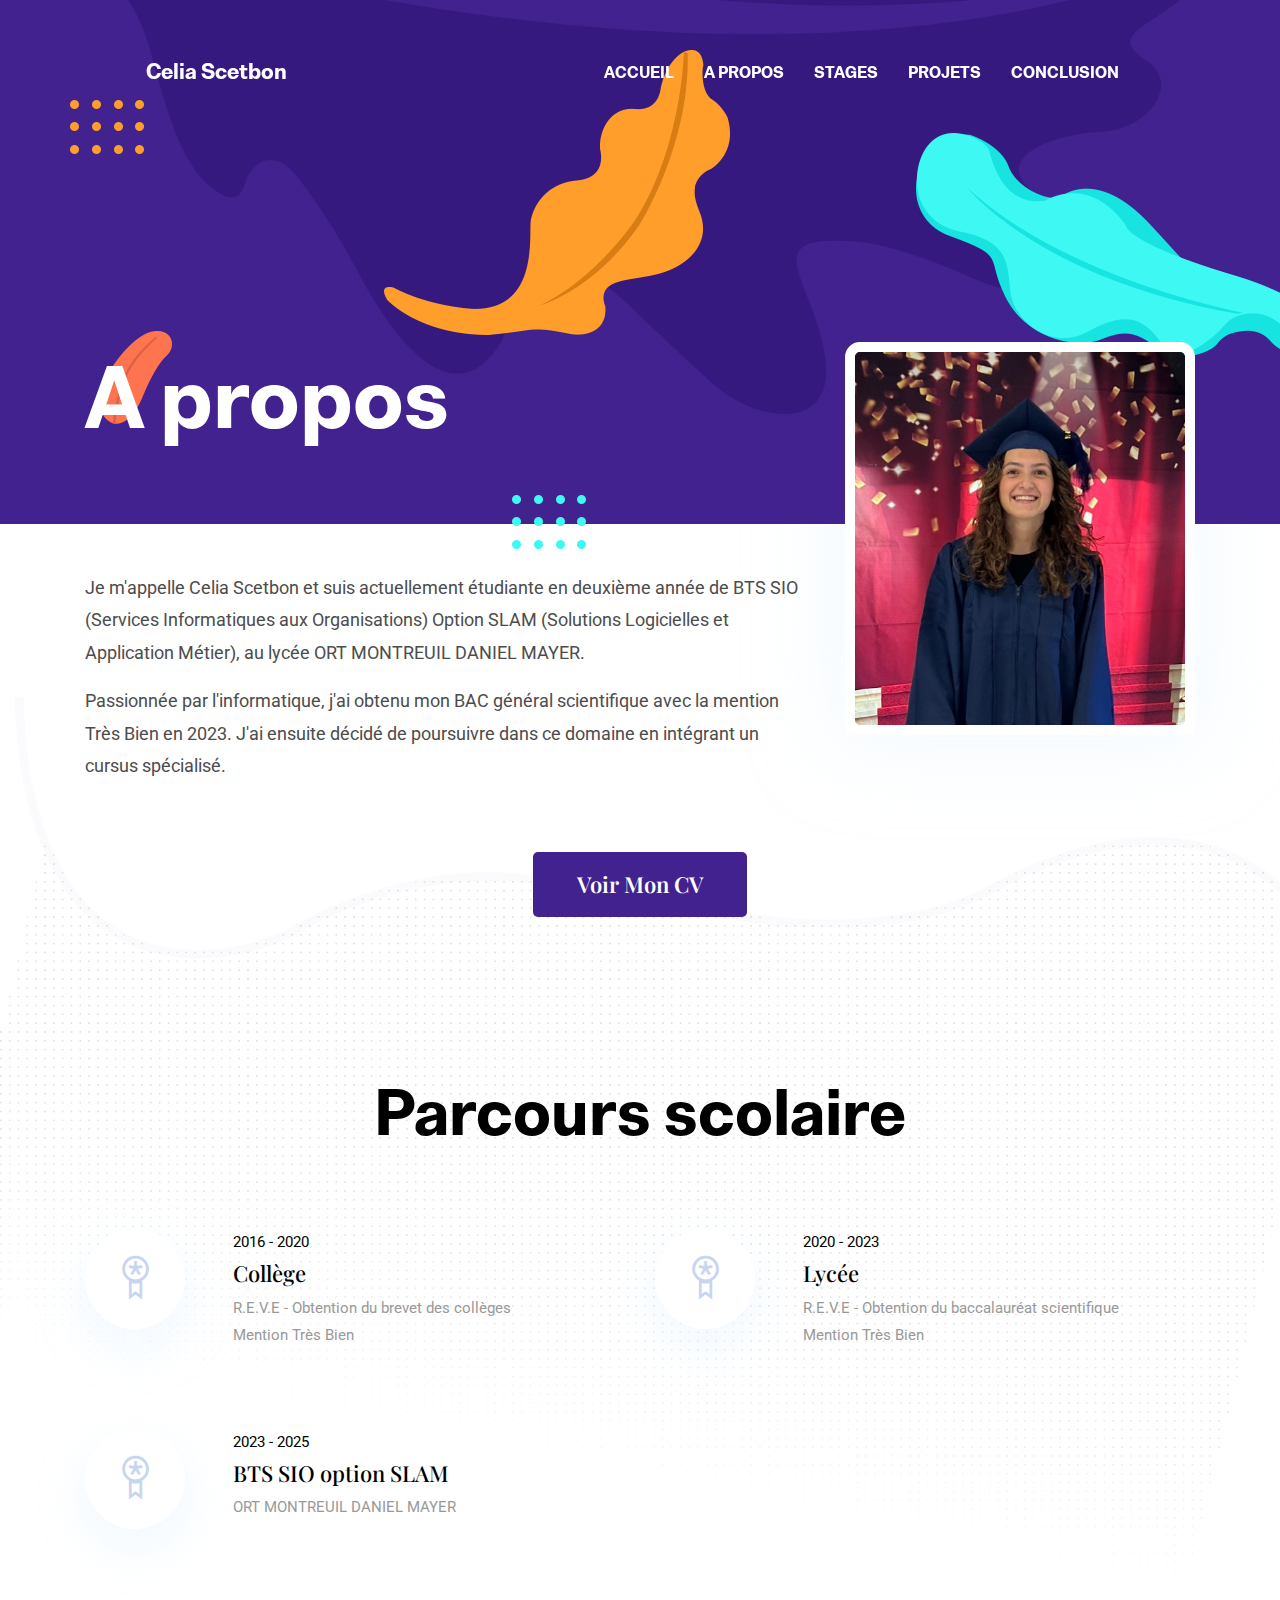
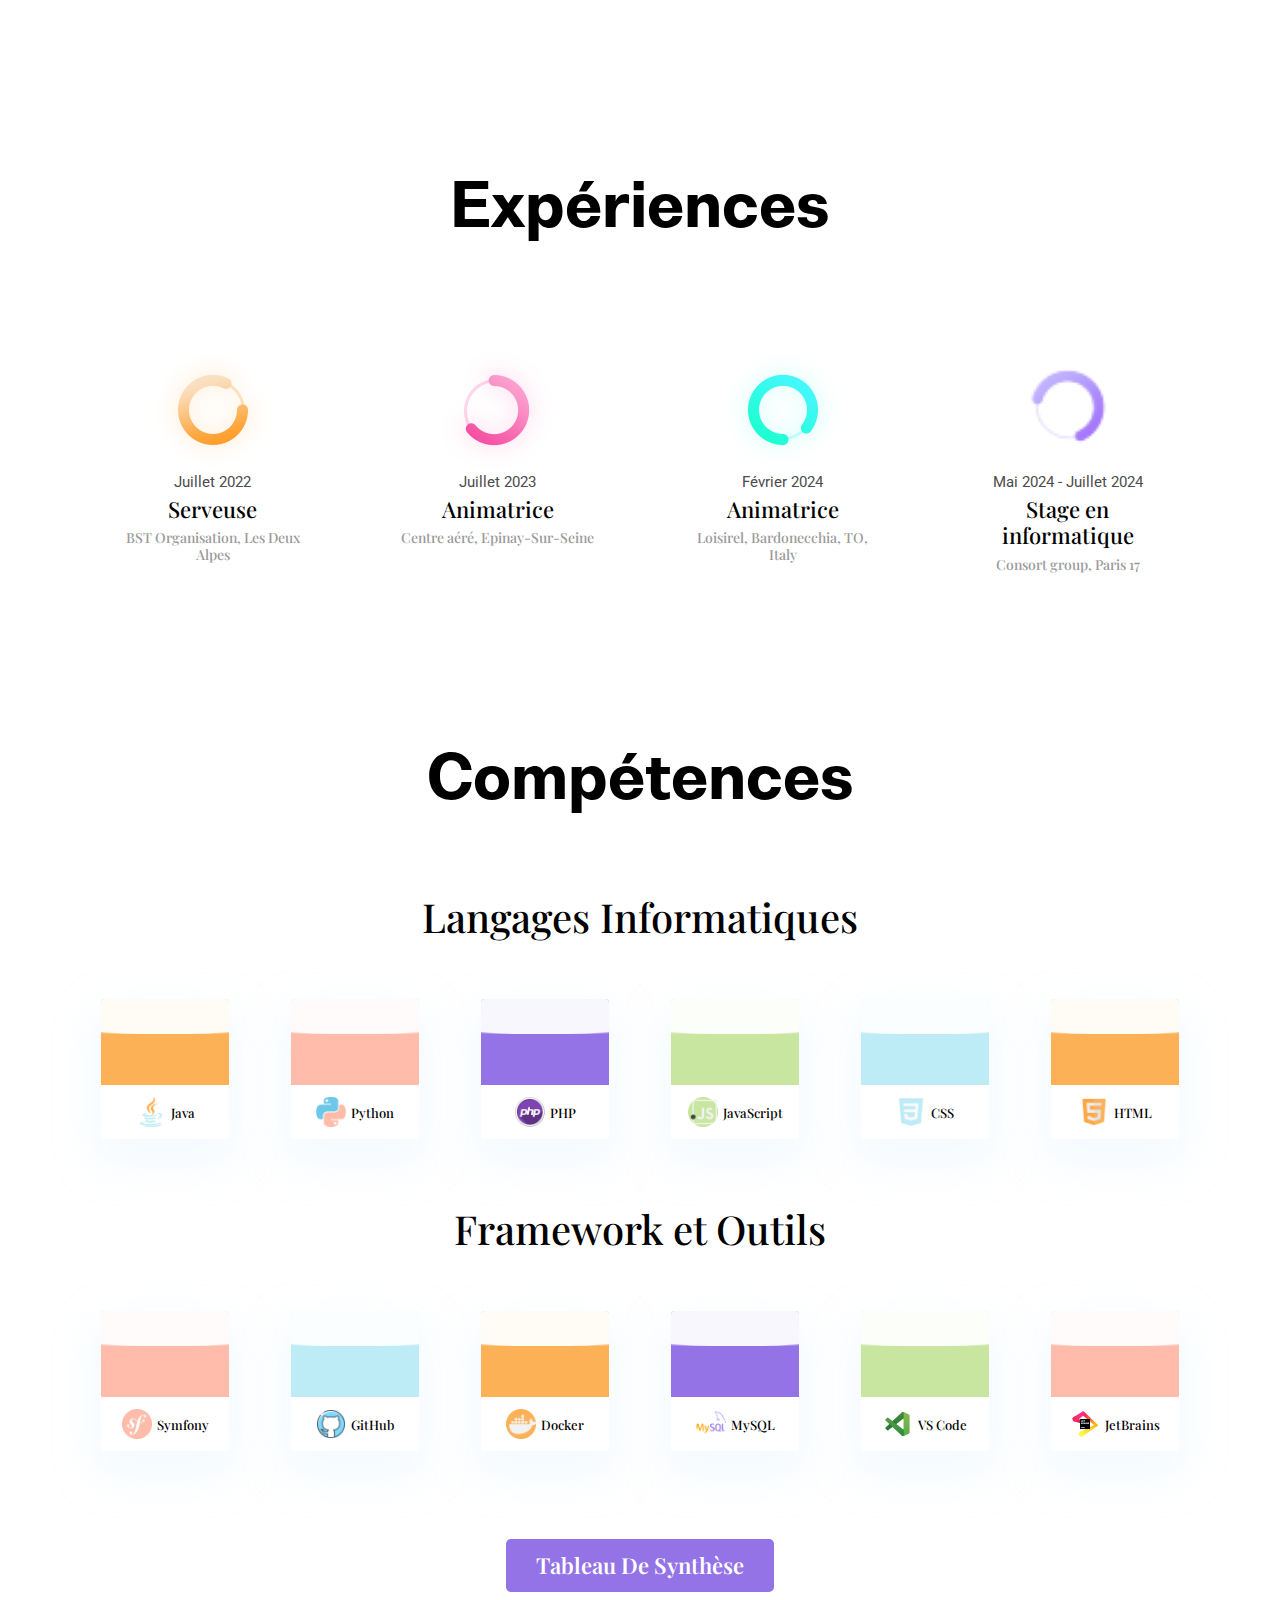
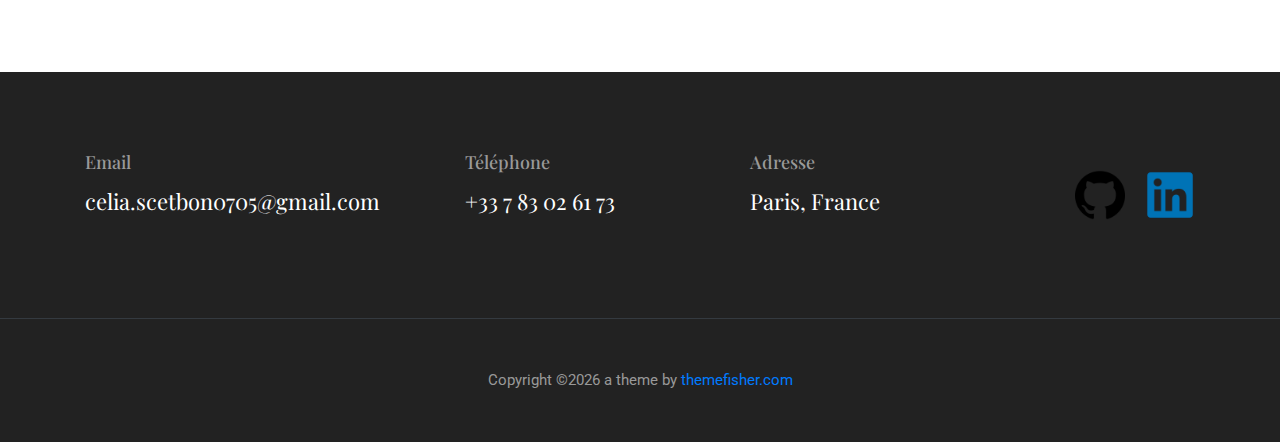
==== commit 47dc617f: "css btn tableau de synthese" ====
--- a/about.html
+++ b/about.html
@@ -377,8 +377,6 @@
           </div>
         </div>
       </div>
-
-
     </div>
   </div>
 </section>
@@ -387,7 +385,7 @@
   <br>
   <div class="row justify-content-center mt-4">
     <div class="col-lg-3 col-md-4 text-center">
-      <a href="pdf/Synthèse%20Epreuve%20E5%202025.pdf" class="btn btn-competences" target="_blank" style="display: inline-block">Tableau de synthèse</a>
+      <a href="pdf/Synthèse%20Epreuve%20E5%202025.pdf" class="btn btn-competences" target="_blank" style="display: inline-block; margin-bottom: 80px; margin-top: -80px">Tableau de synthèse</a>
     </div>
   </div>
 </section>
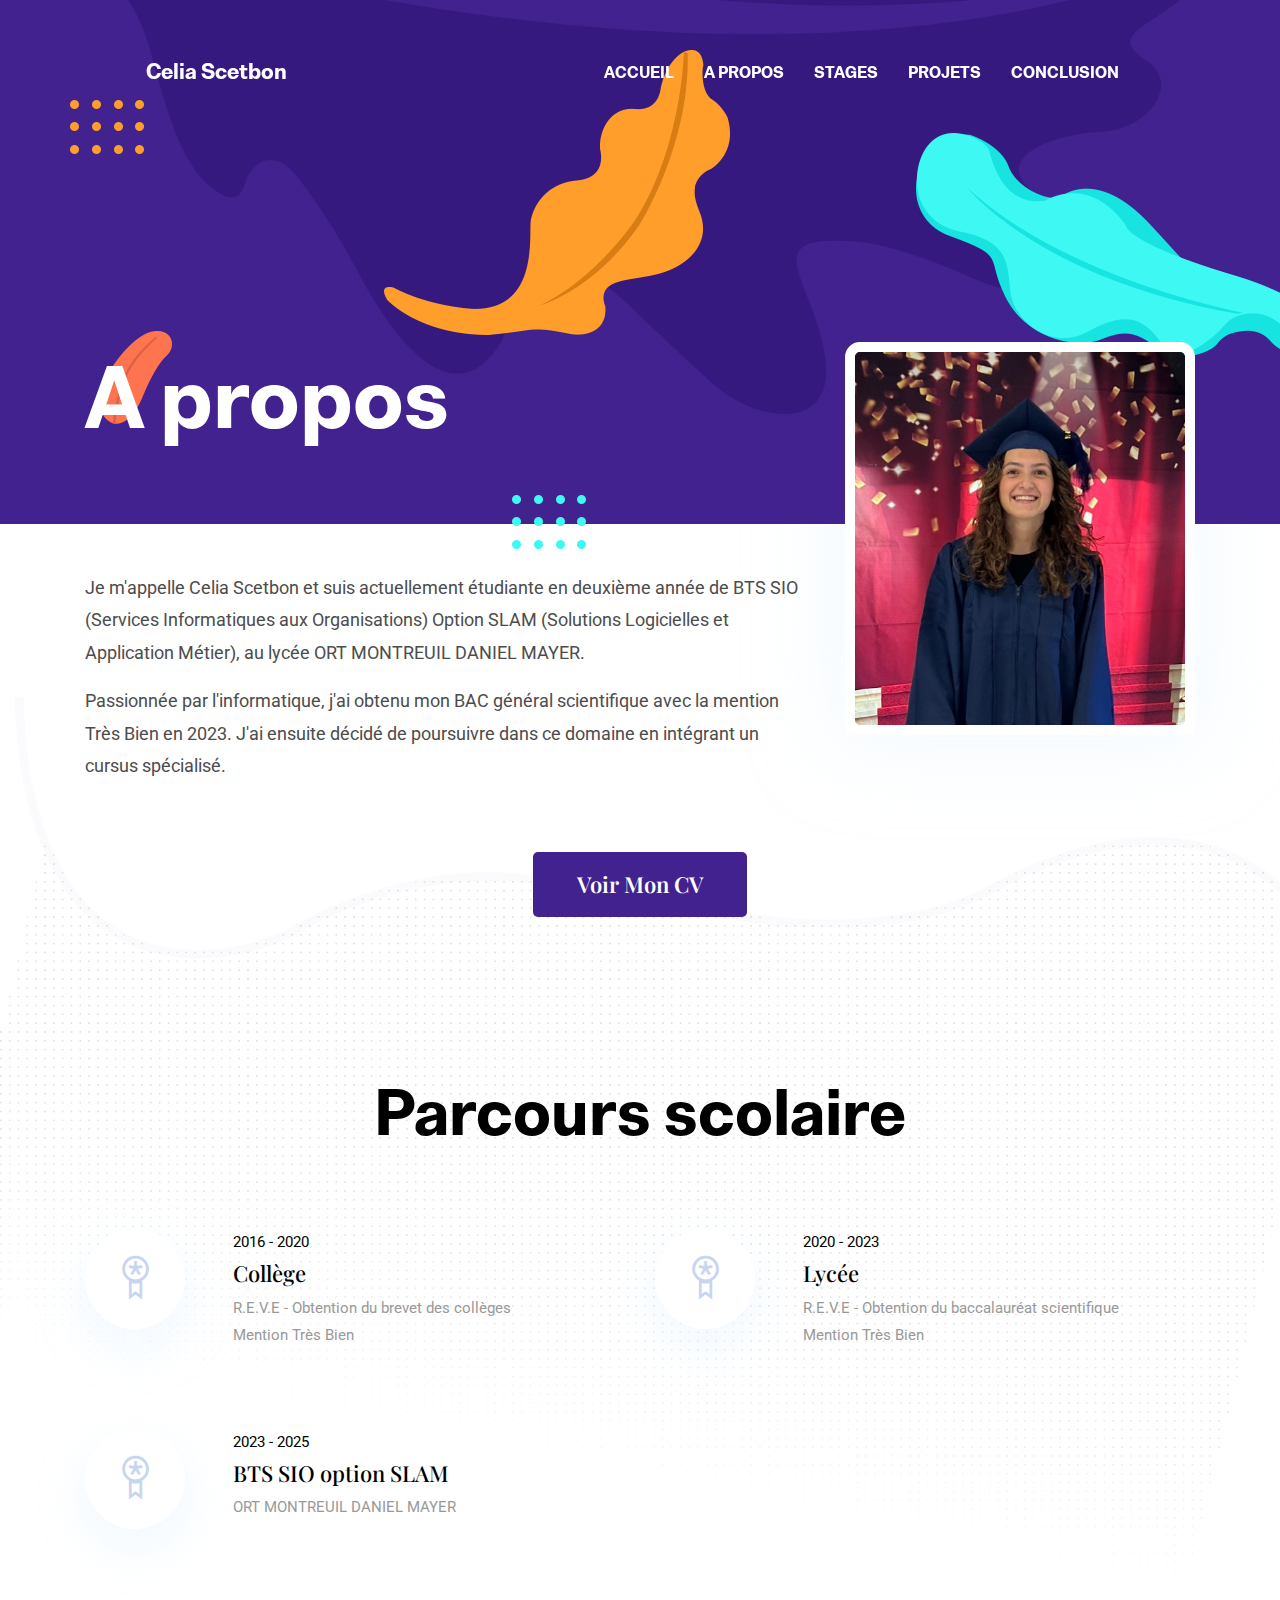
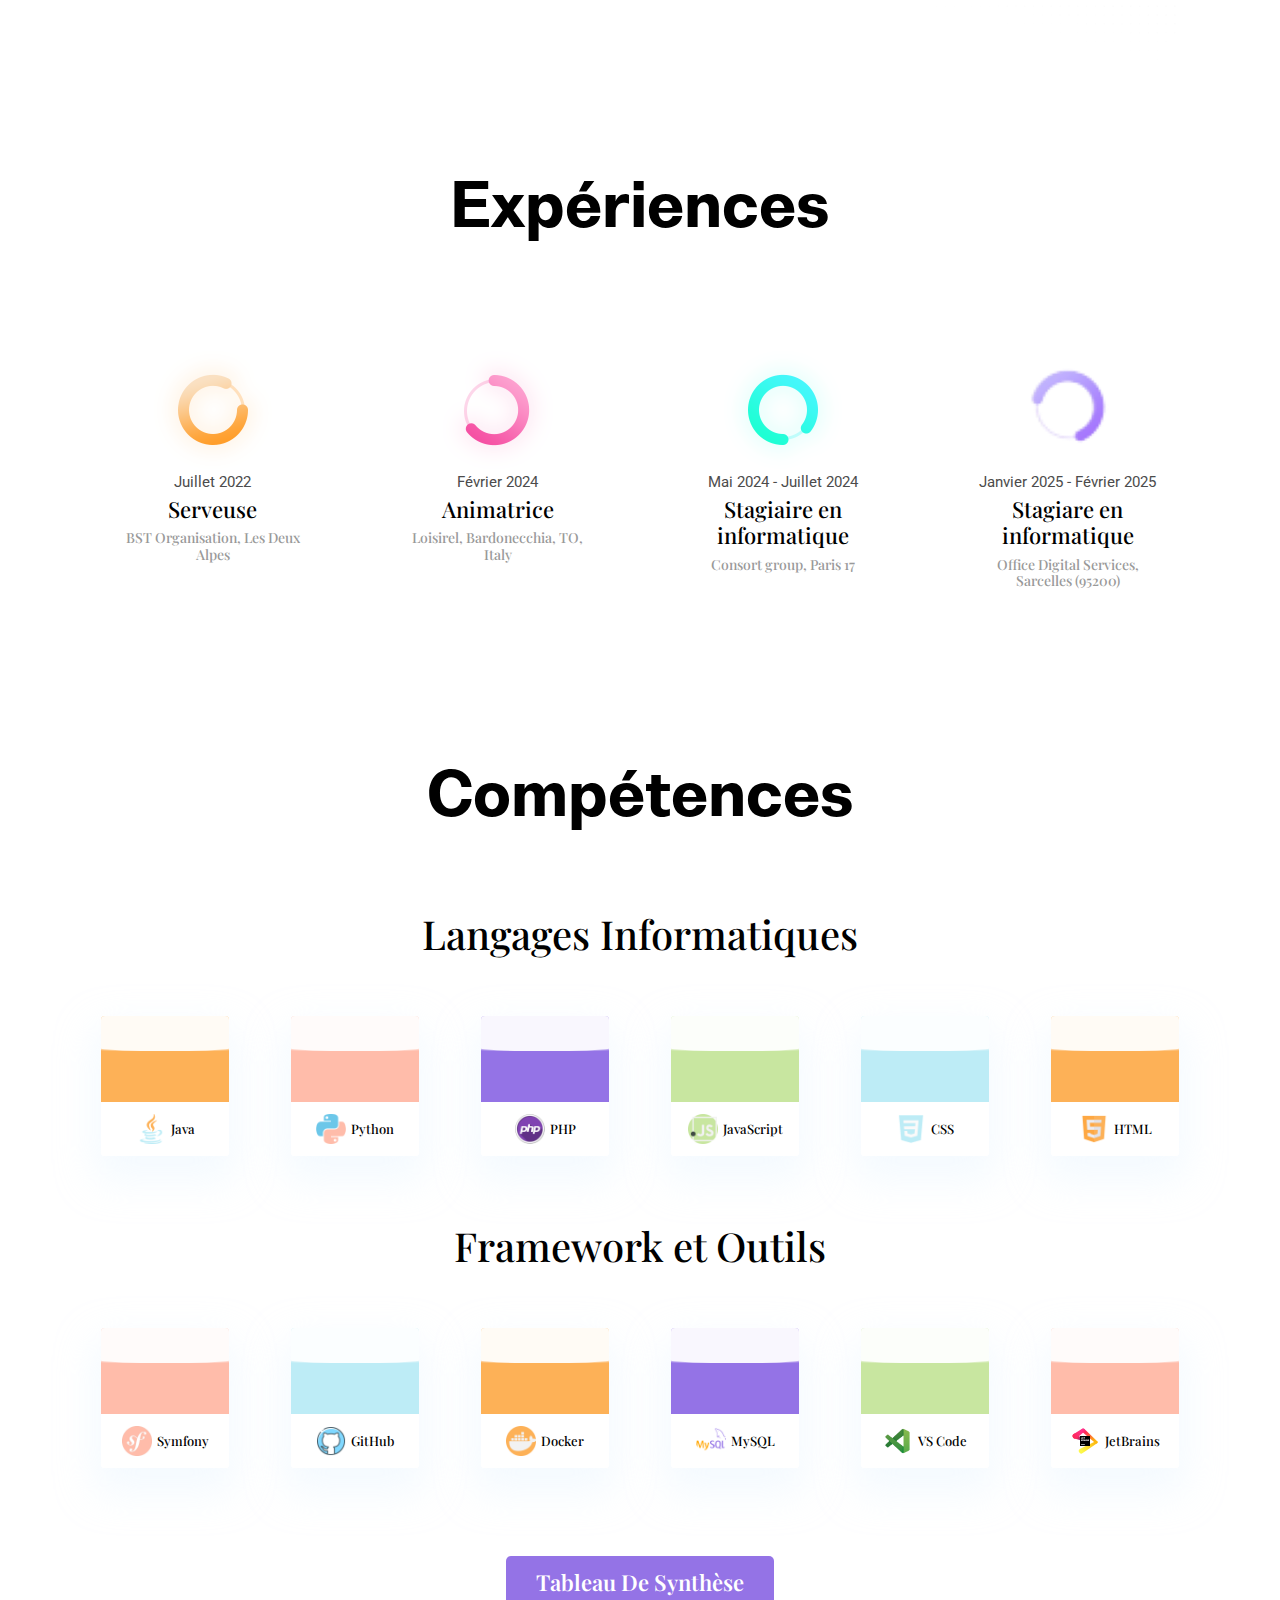
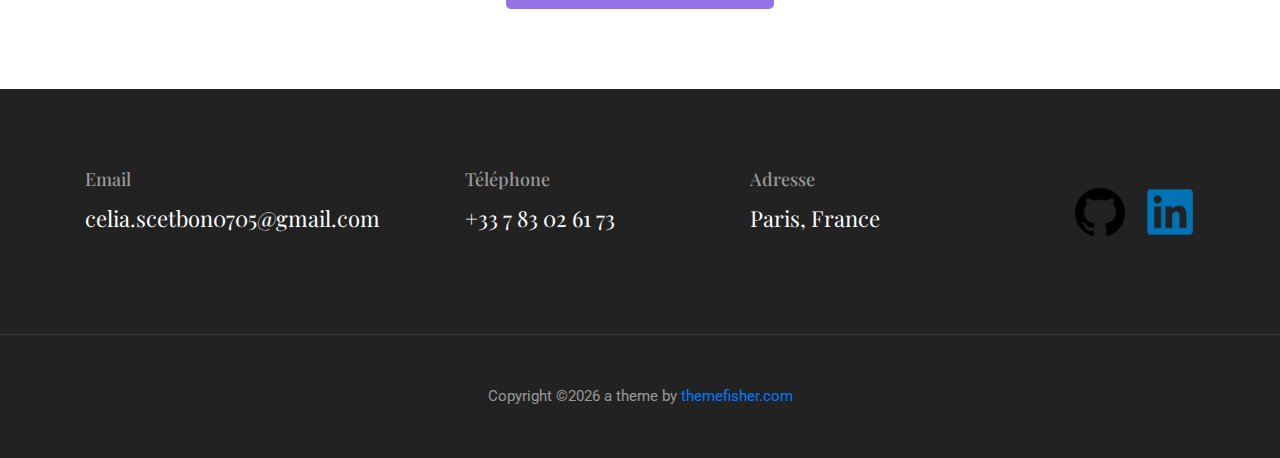
==== commit f255b4c1: "ajout stage 2 dans experiences" ====
--- a/about.html
+++ b/about.html
@@ -171,21 +171,21 @@
       </div>
       <div class="col-lg-3 col-md-4 text-center">
         <img src="images/experience/icon-1.png" alt="icon">
-        <p class="mb-0">Juillet 2023 </p>
-        <h4>Animatrice</h4>
-        <h6 class="text-light">Centre aéré, Epinay-Sur-Seine</h6>
-      </div>
-      <div class="col-lg-3 col-md-4 text-center">
-        <img src="images/experience/icon-3.png" alt="icon">
         <p class="mb-0">Février 2024</p>
         <h4>Animatrice</h4>
         <h6 class="text-light">Loisirel, Bardonecchia, TO, Italy</h6>
       </div>
       <div class="col-lg-3 col-md-4 text-center">
+        <img src="images/experience/icon-3.png" alt="icon">
+        <p class="mb-0">Mai 2024 - Juillet 2024</p>
+        <h4>Stagiaire en informatique</h4>
+        <h6 class="text-light">Consort group, Paris 17</h6>
+      </div>
+      <div class="col-lg-3 col-md-4 text-center">
         <img src="images/experience/icon-4.png" alt="icon" >
-        <p class="mb-0">Mai 2024 - Juillet 2024</p>
-        <h4>Stage en informatique</h4>
-        <h6 class="text-light">Consort group, Paris 17</h6>
+        <p class="mb-0">Janvier 2025 - Février 2025</p>
+        <h4>Stagiare en informatique</h4>
+        <h6 class="text-light">Office Digital Services, Sarcelles (95200)</h6>
       </div>
     </div>
   </div>
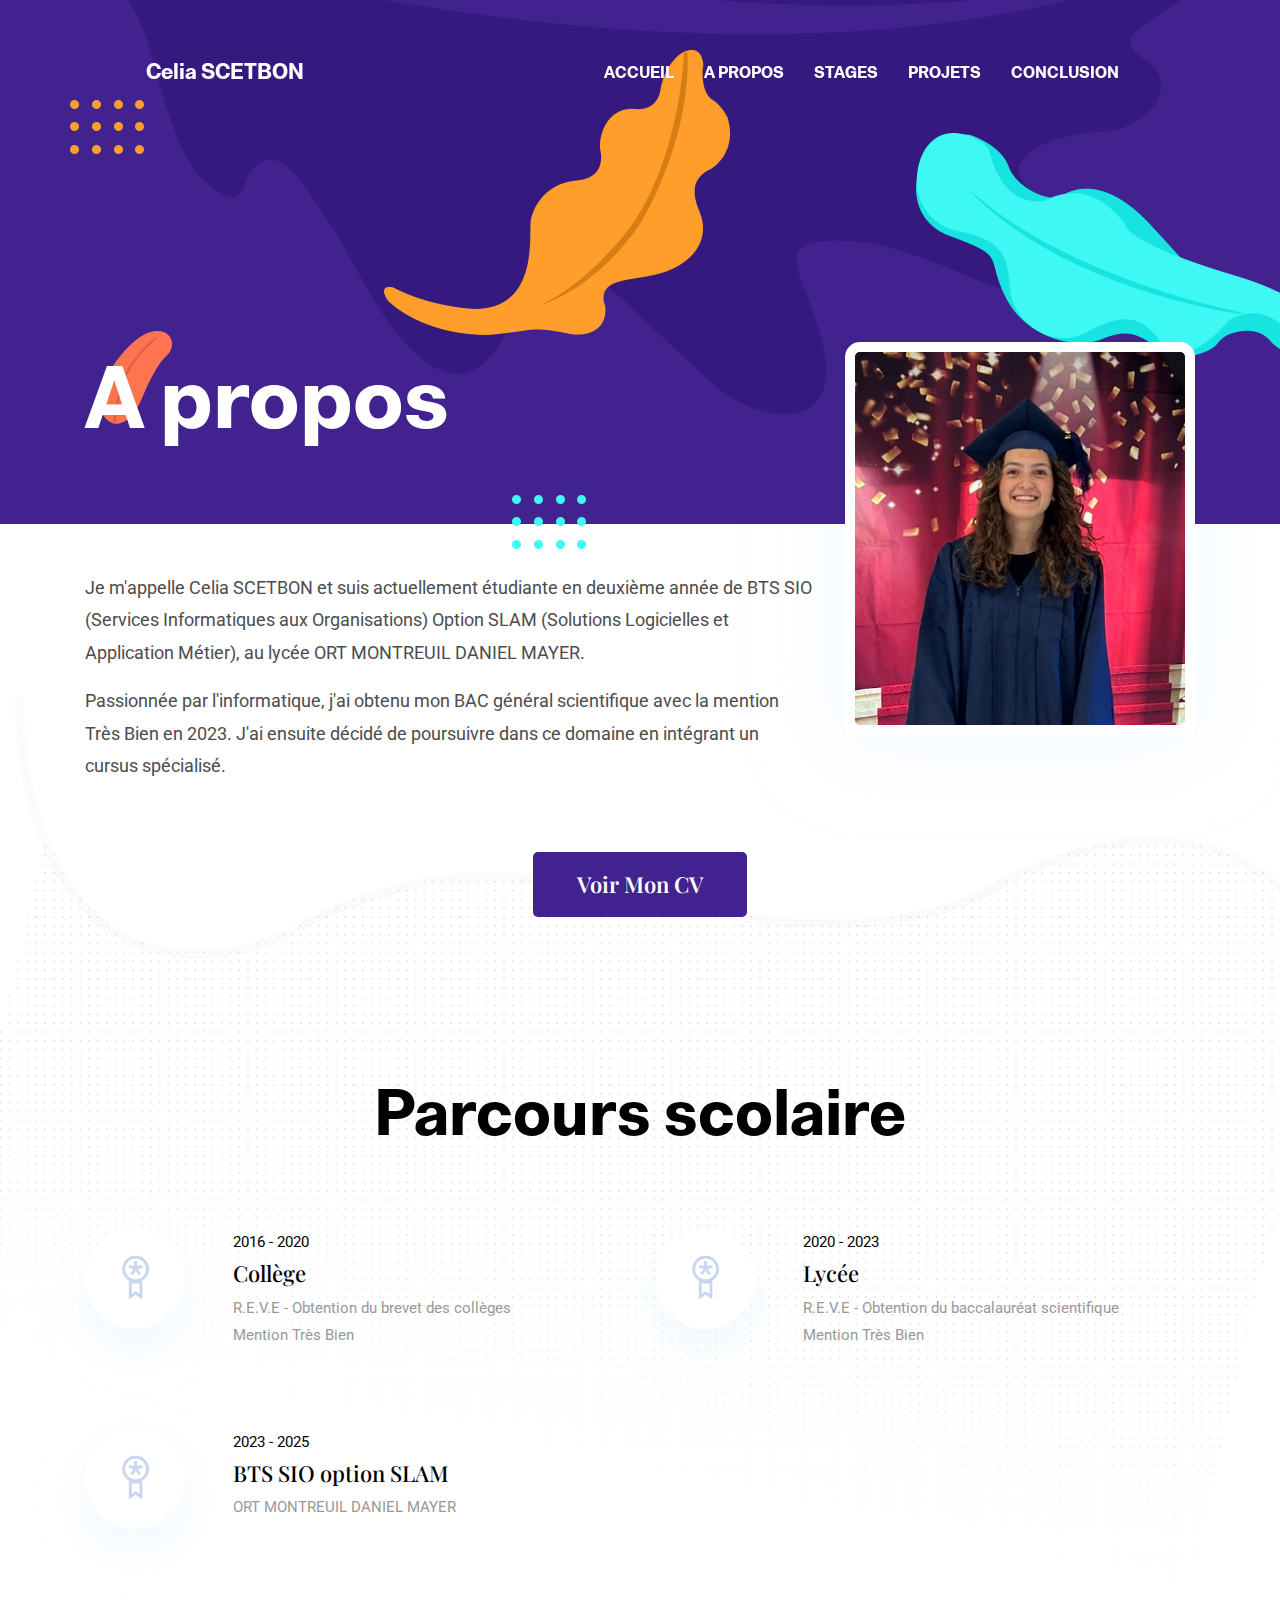
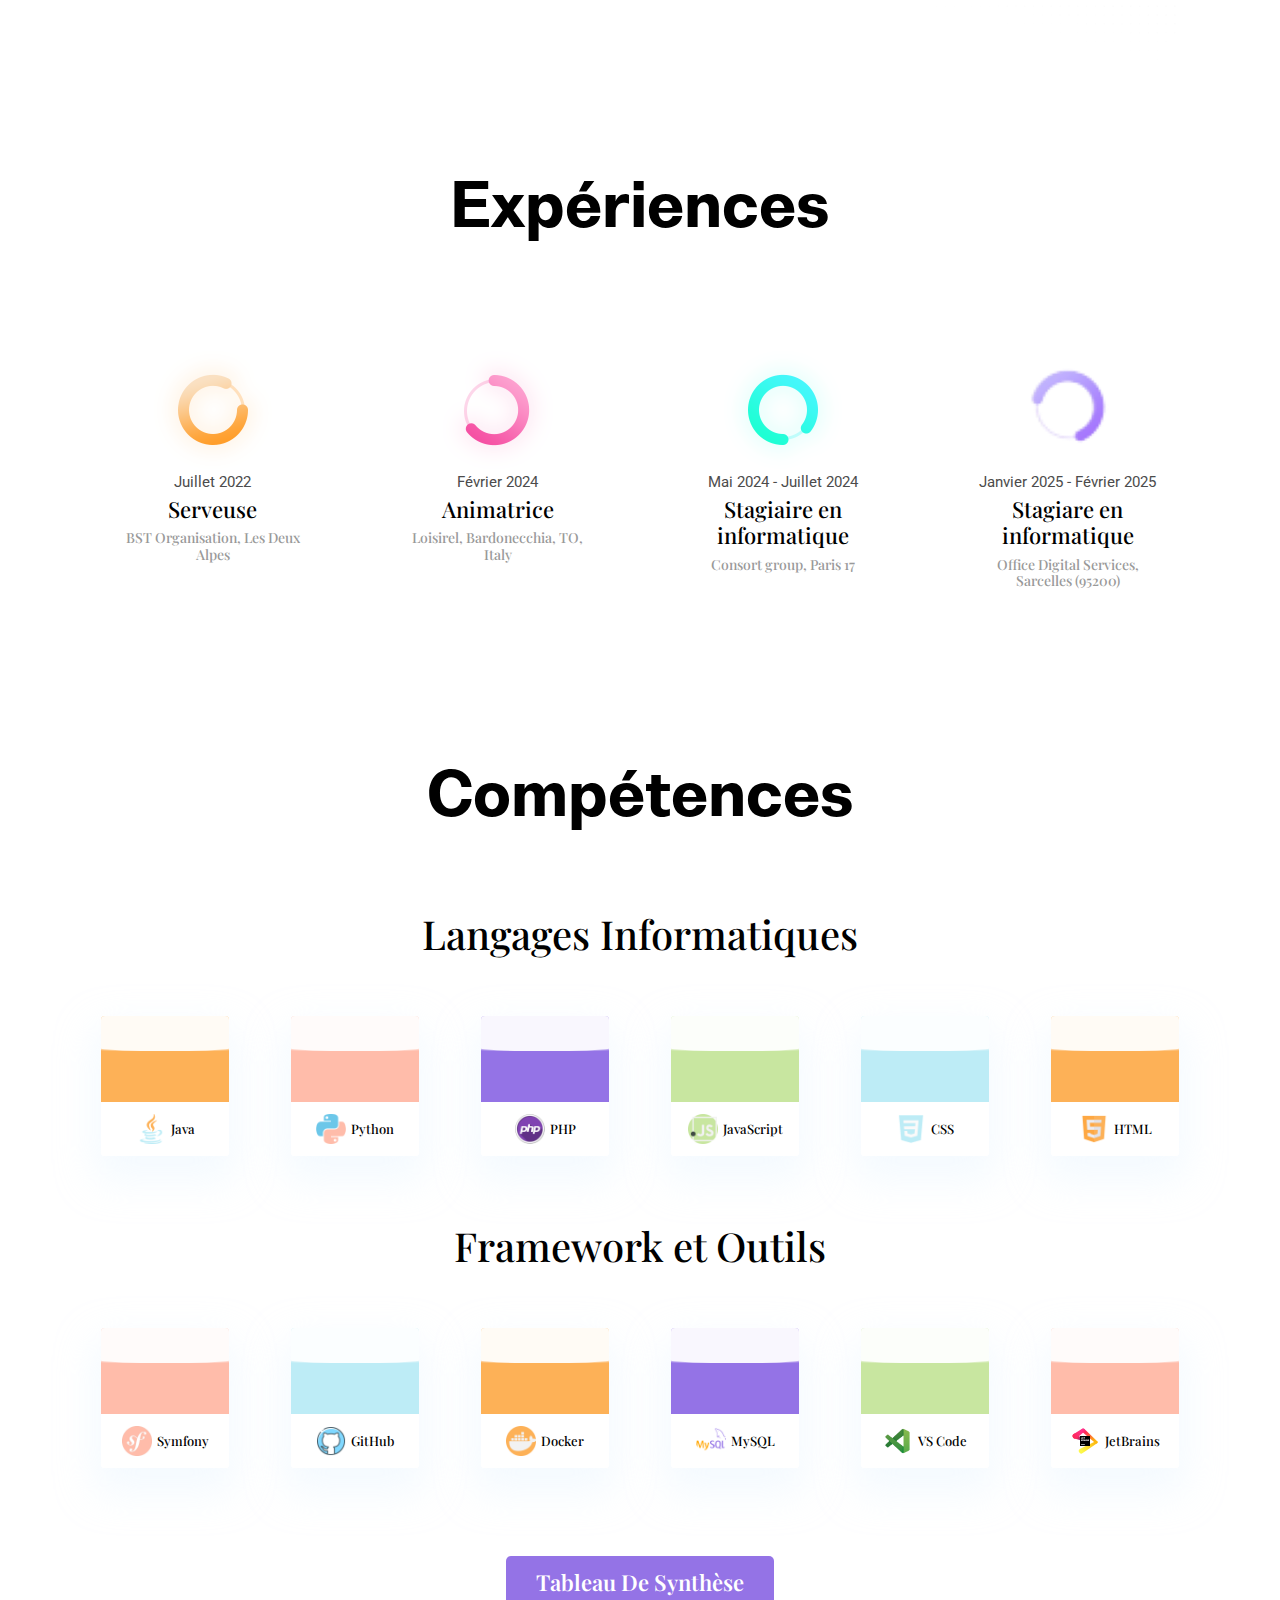
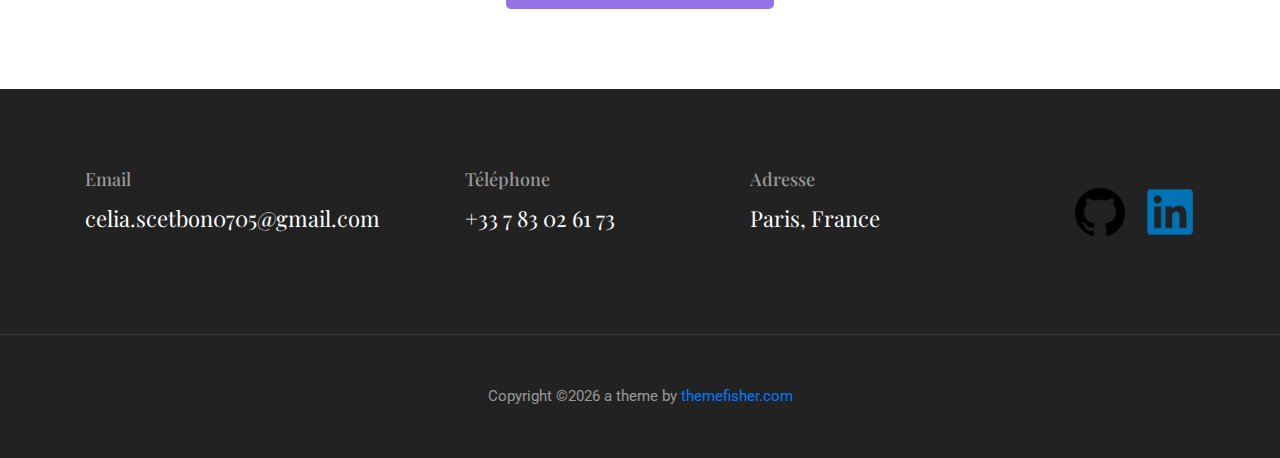
==== commit d3ac6444: "Scetbon -> SCETBON" ====
--- a/about.html
+++ b/about.html
@@ -31,7 +31,7 @@
 
 <header class="navigation fixed-top">
   <nav class="navbar navbar-expand-lg navbar-dark">
-    <a class="navbar-brand font-tertiary" href="index.html">Celia Scetbon</a>
+    <a class="navbar-brand font-tertiary" href="index.html">Celia SCETBON</a>
     <button class="navbar-toggler" type="button" data-toggle="collapse" data-target="#navigation"
       aria-controls="navigation" aria-expanded="false" aria-label="Toggle navigation">
       <span class="navbar-toggler-icon"></span>
@@ -83,7 +83,7 @@
   <div class="container">
     <div class="row">
       <div class="col-md-8">
-        <p style="font-size: larger">Je m'appelle Celia Scetbon et suis actuellement étudiante en deuxième année de BTS SIO (Services Informatiques aux Organisations)
+        <p style="font-size: larger">Je m'appelle Celia SCETBON et suis actuellement étudiante en deuxième année de BTS SIO (Services Informatiques aux Organisations)
           Option SLAM (Solutions Logicielles et Application Métier), au lycée ORT MONTREUIL DANIEL MAYER.</p>
         <p style="font-size: larger">Passionnée par l'informatique, j'ai obtenu mon BAC général scientifique avec la mention Très Bien en 2023.
           J'ai ensuite décidé de poursuivre dans ce domaine en intégrant un cursus spécialisé. </p>
